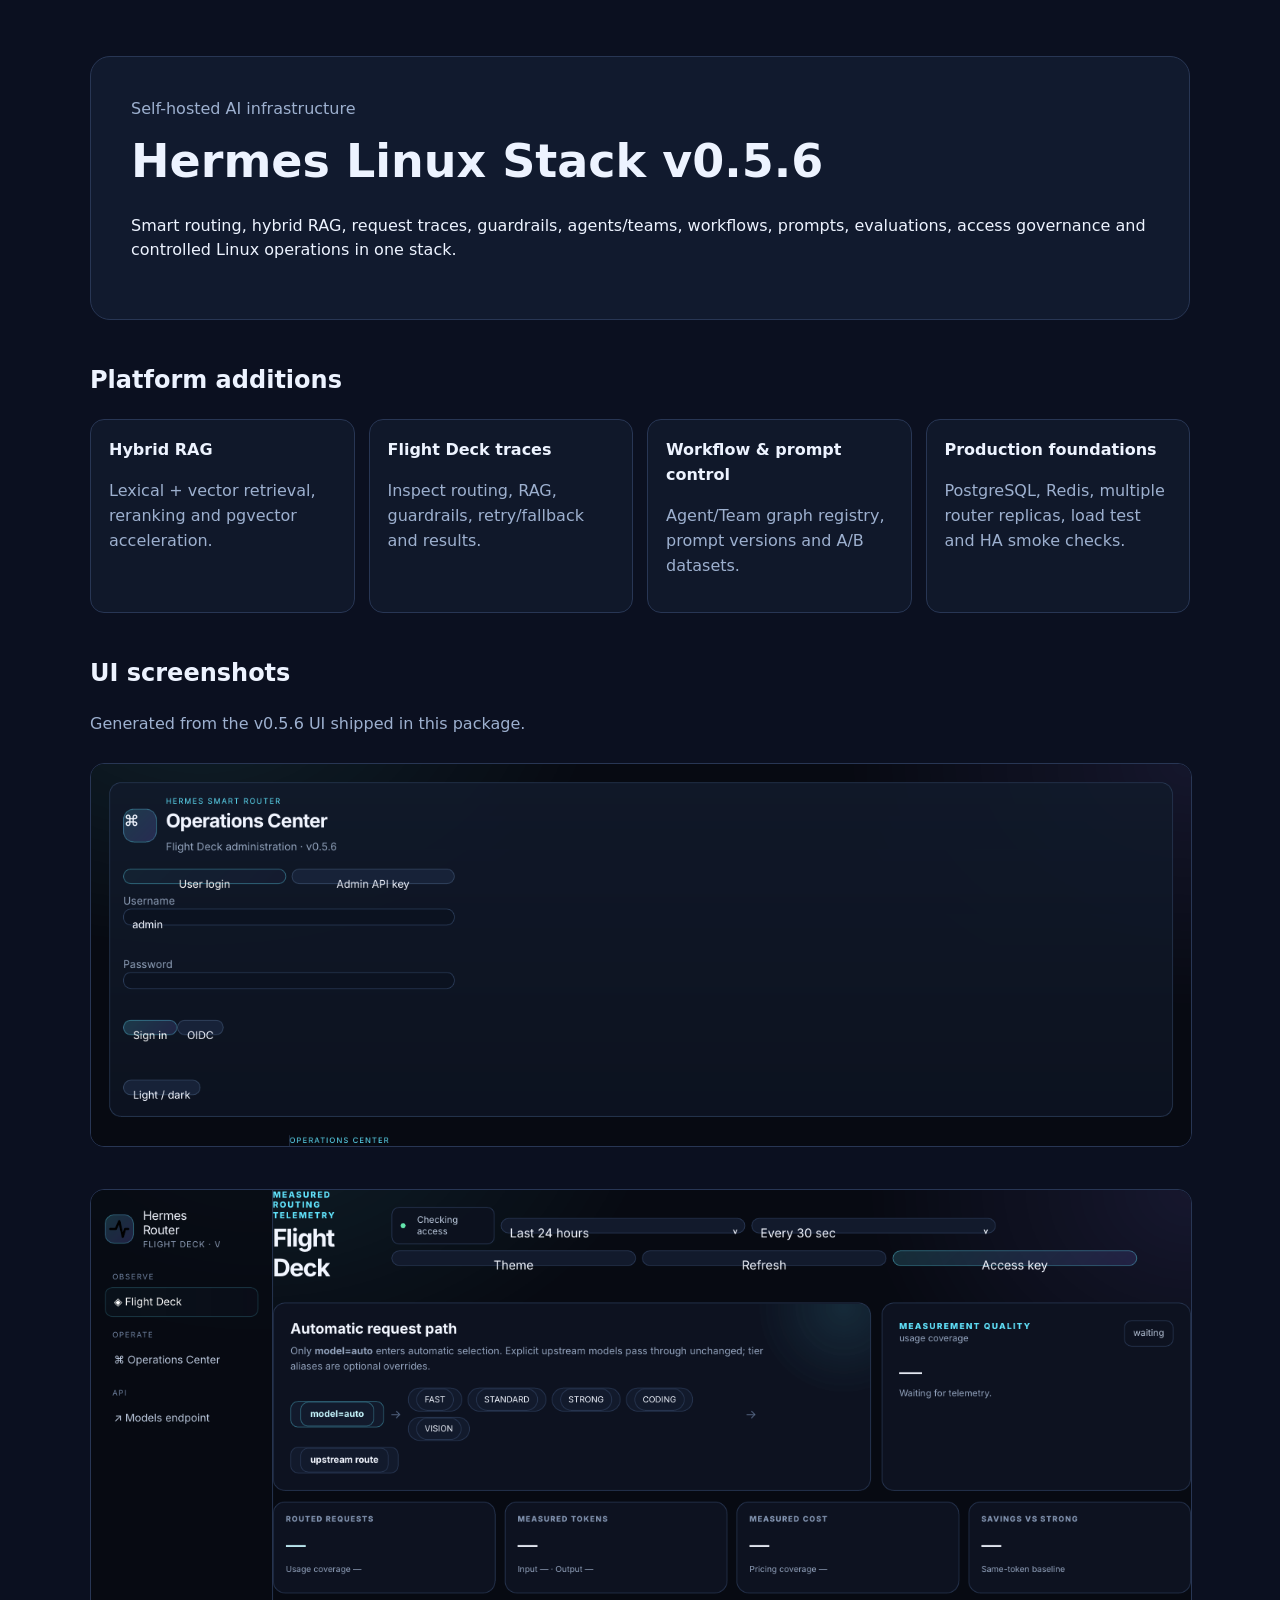
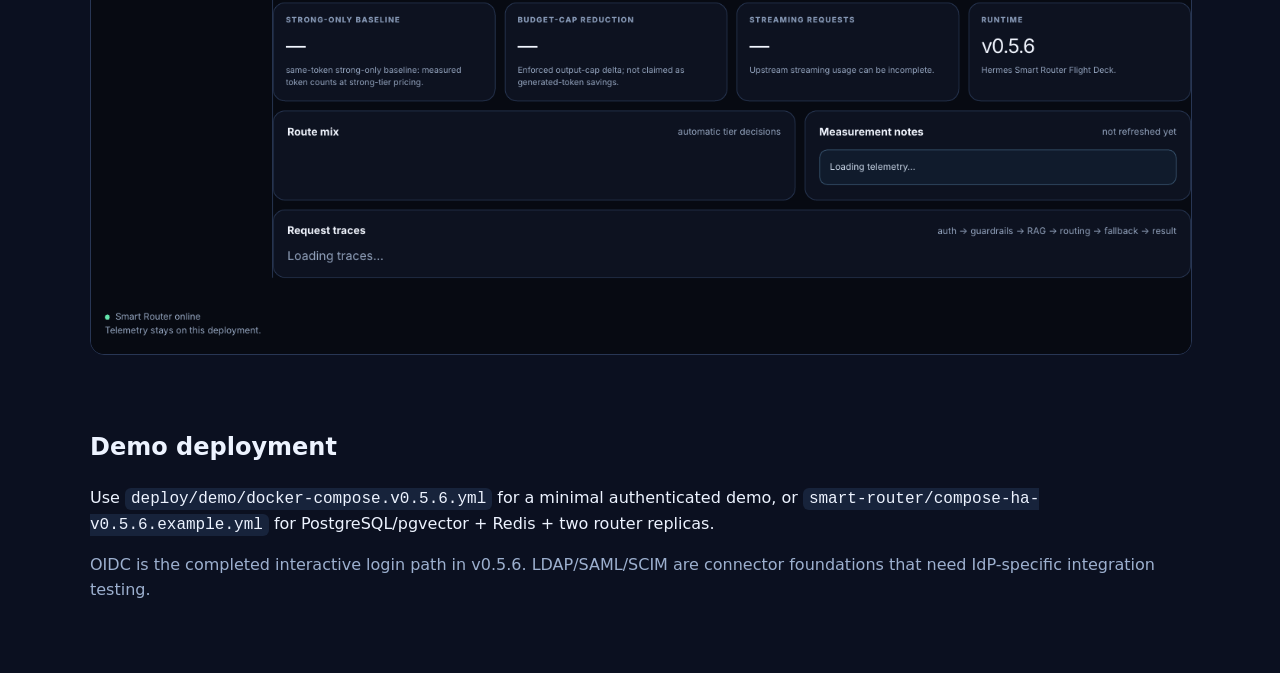
==== docs-site/index.html @ 2cad1ff2 "chore: import Hermes Linux Stack v0.5.9 as the platform base for Content Manager" ====
<!doctype html><html lang="en"><head><meta charset="utf-8"><meta name="viewport" content="width=device-width,initial-scale=1"><title>Hermes Linux Stack v0.5.6</title><style>body{font:16px/1.55 system-ui;margin:0;background:#0b1020;color:#edf3ff}main{max-width:1100px;margin:auto;padding:56px 22px}.hero{padding:40px;border:1px solid #283654;border-radius:20px;background:#111a2e}h1{font-size:46px;margin:.1em 0}h2{margin-top:42px}.muted{color:#9db0cf}.grid{display:grid;grid-template-columns:repeat(auto-fit,minmax(260px,1fr));gap:14px}.card{border:1px solid #283654;border-radius:14px;padding:18px;background:#10182a}img{width:100%;border-radius:14px;border:1px solid #283654;margin:10px 0 24px}code{background:#17233b;padding:2px 6px;border-radius:6px}</style></head><body><main><div class="hero"><div class="muted">Self-hosted AI infrastructure</div><h1>Hermes Linux Stack v0.5.6</h1><p>Smart routing, hybrid RAG, request traces, guardrails, agents/teams, workflows, prompts, evaluations, access governance and controlled Linux operations in one stack.</p></div><h2>Platform additions</h2><div class="grid"><div class="card"><b>Hybrid RAG</b><p class="muted">Lexical + vector retrieval, reranking and pgvector acceleration.</p></div><div class="card"><b>Flight Deck traces</b><p class="muted">Inspect routing, RAG, guardrails, retry/fallback and results.</p></div><div class="card"><b>Workflow & prompt control</b><p class="muted">Agent/Team graph registry, prompt versions and A/B datasets.</p></div><div class="card"><b>Production foundations</b><p class="muted">PostgreSQL, Redis, multiple router replicas, load test and HA smoke checks.</p></div></div><h2>UI screenshots</h2><p class="muted">Generated from the v0.5.6 UI shipped in this package.</p><img src="assets/operations-center-v0.5.6.png" alt="Hermes Operations Center v0.5.6"><img src="assets/flight-deck-v0.5.6.png" alt="Hermes Flight Deck v0.5.6"><h2>Demo deployment</h2><p>Use <code>deploy/demo/docker-compose.v0.5.6.yml</code> for a minimal authenticated demo, or <code>smart-router/compose-ha-v0.5.6.example.yml</code> for PostgreSQL/pgvector + Redis + two router replicas.</p><p class="muted">OIDC is the completed interactive login path in v0.5.6. LDAP/SAML/SCIM are connector foundations that need IdP-specific integration testing.</p></main></body></html>
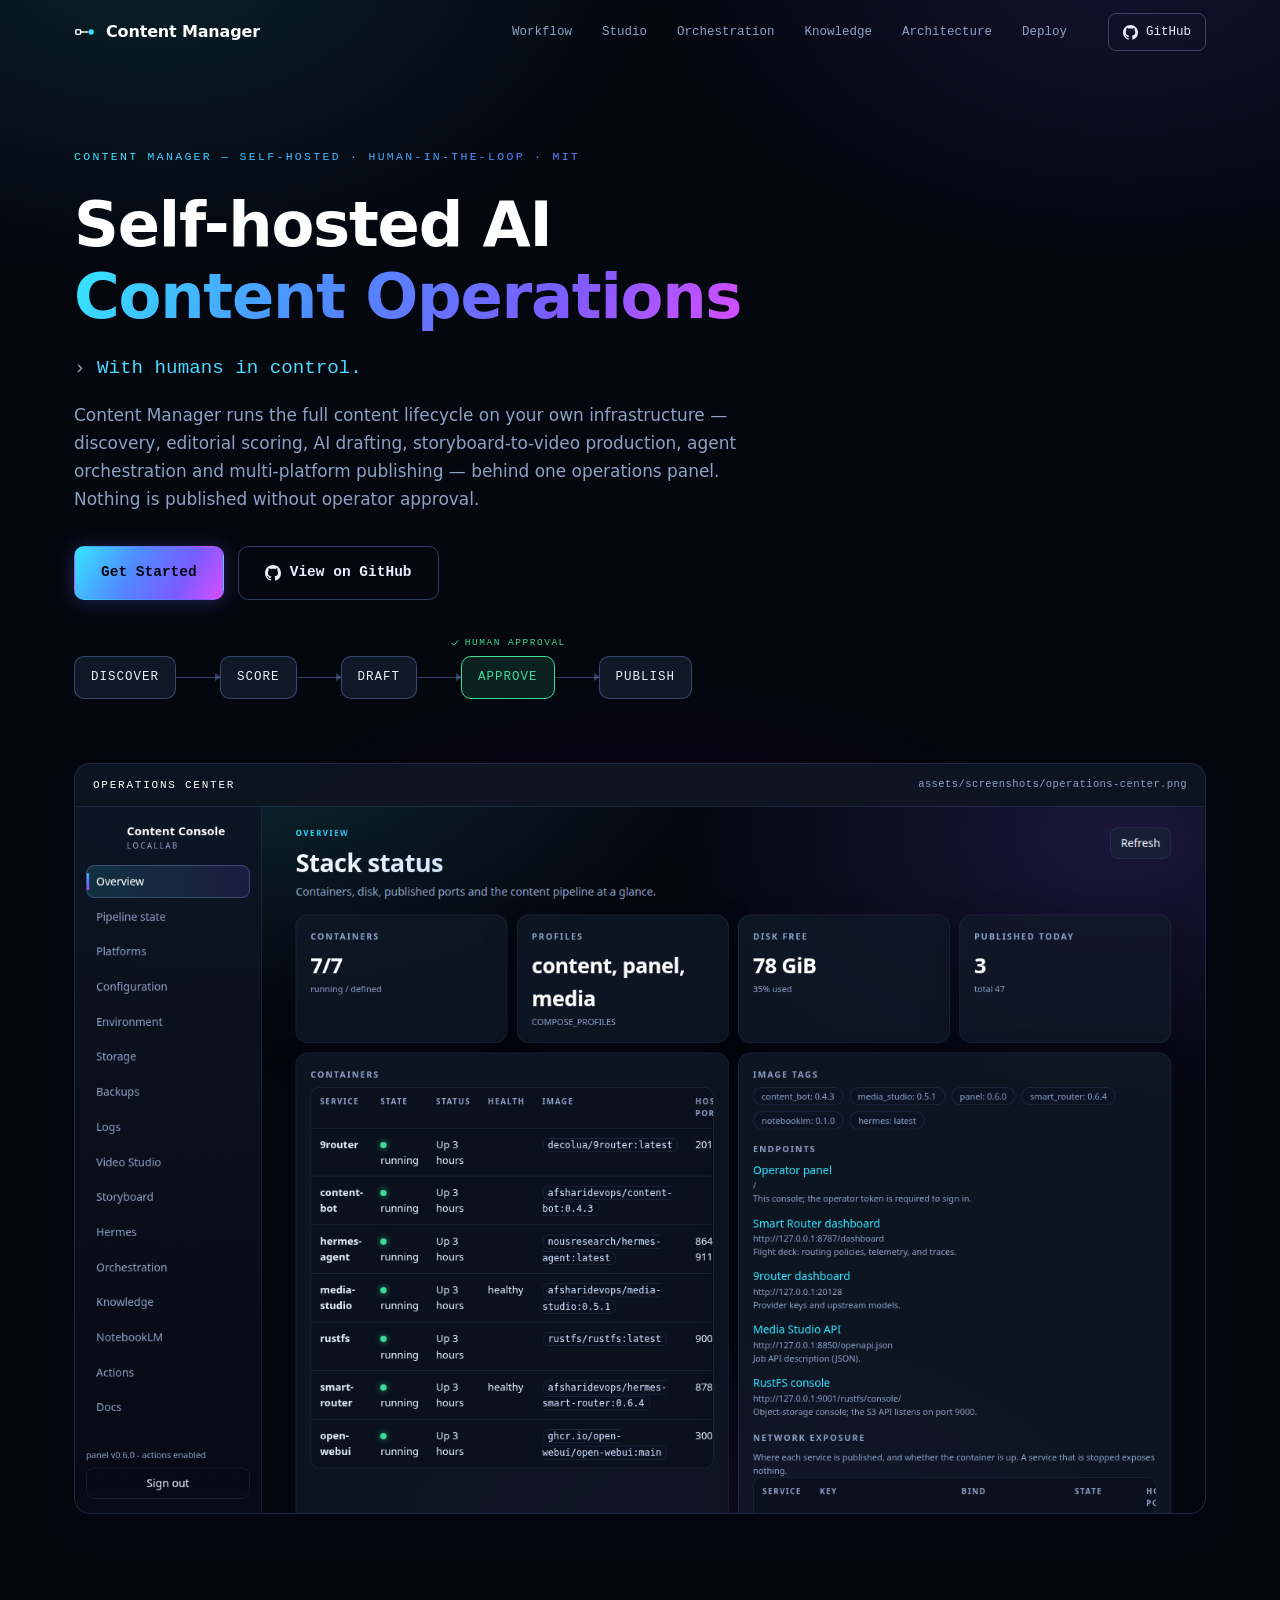
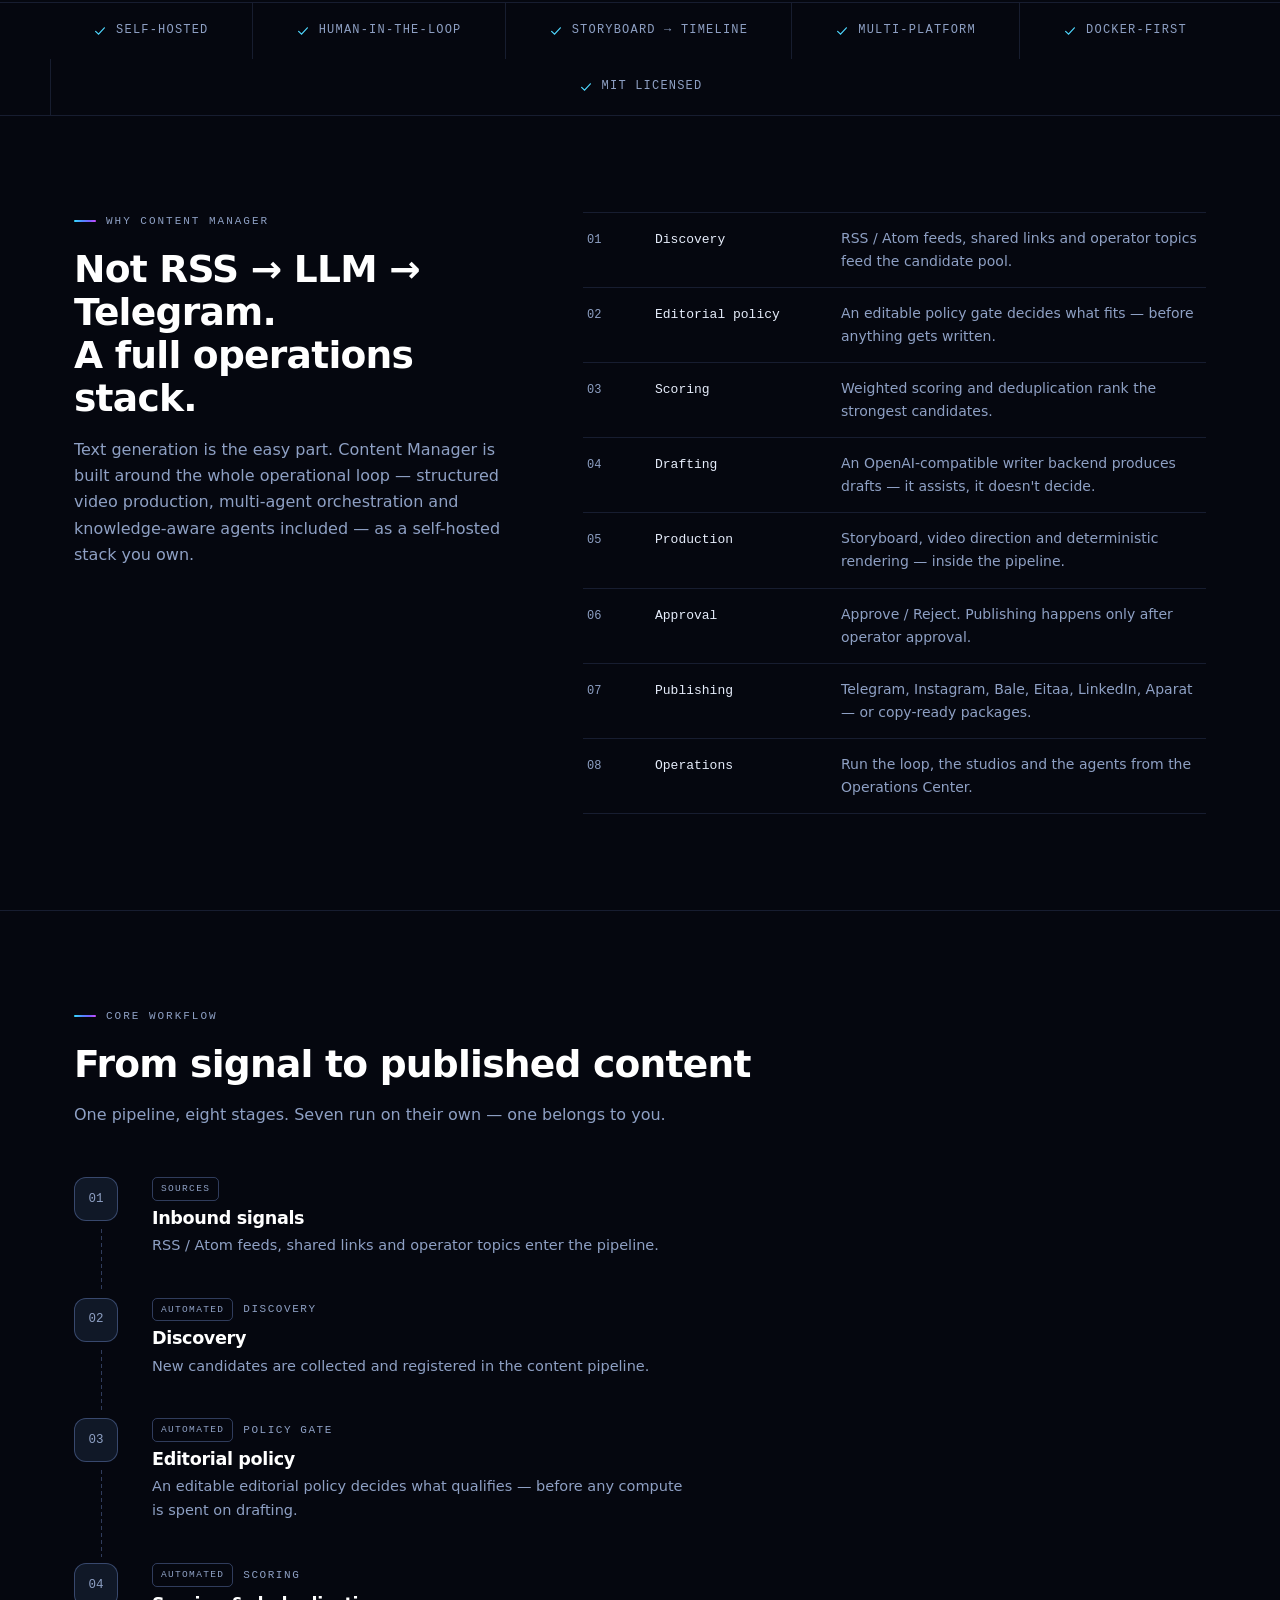
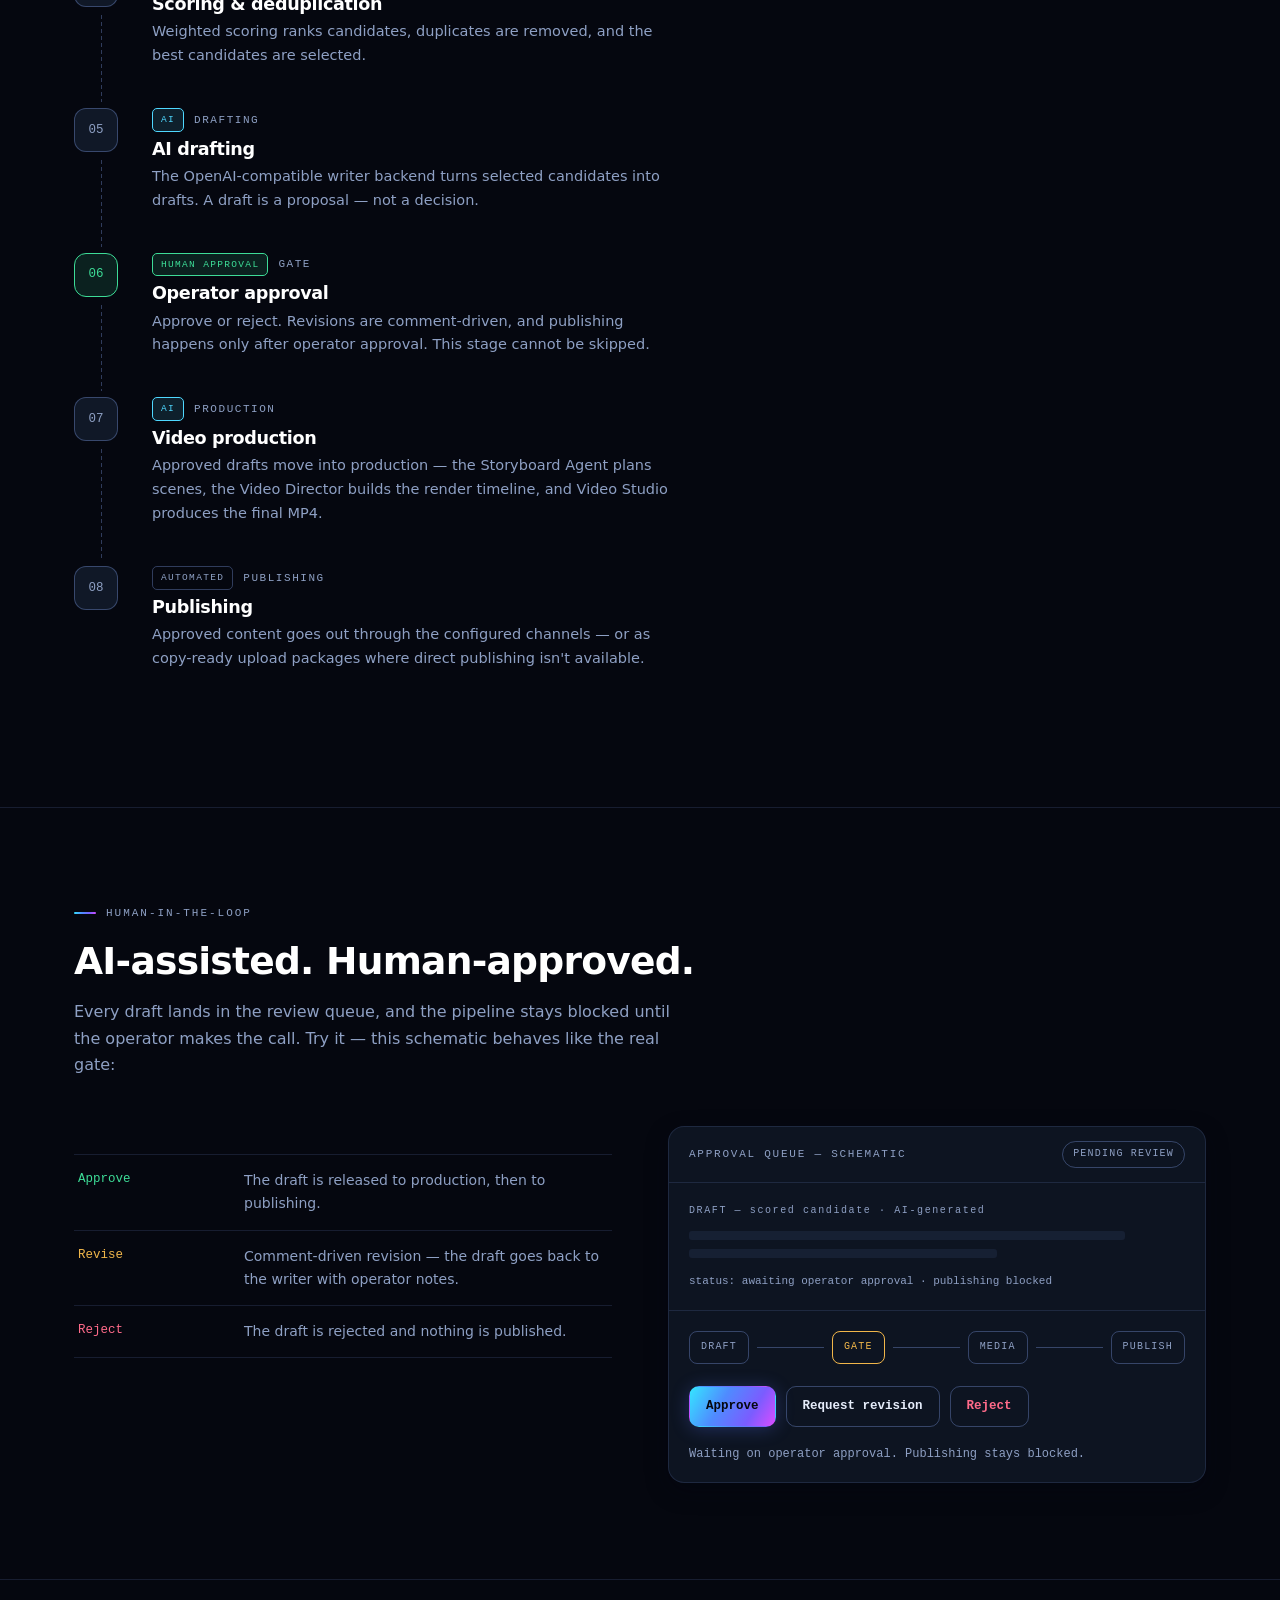
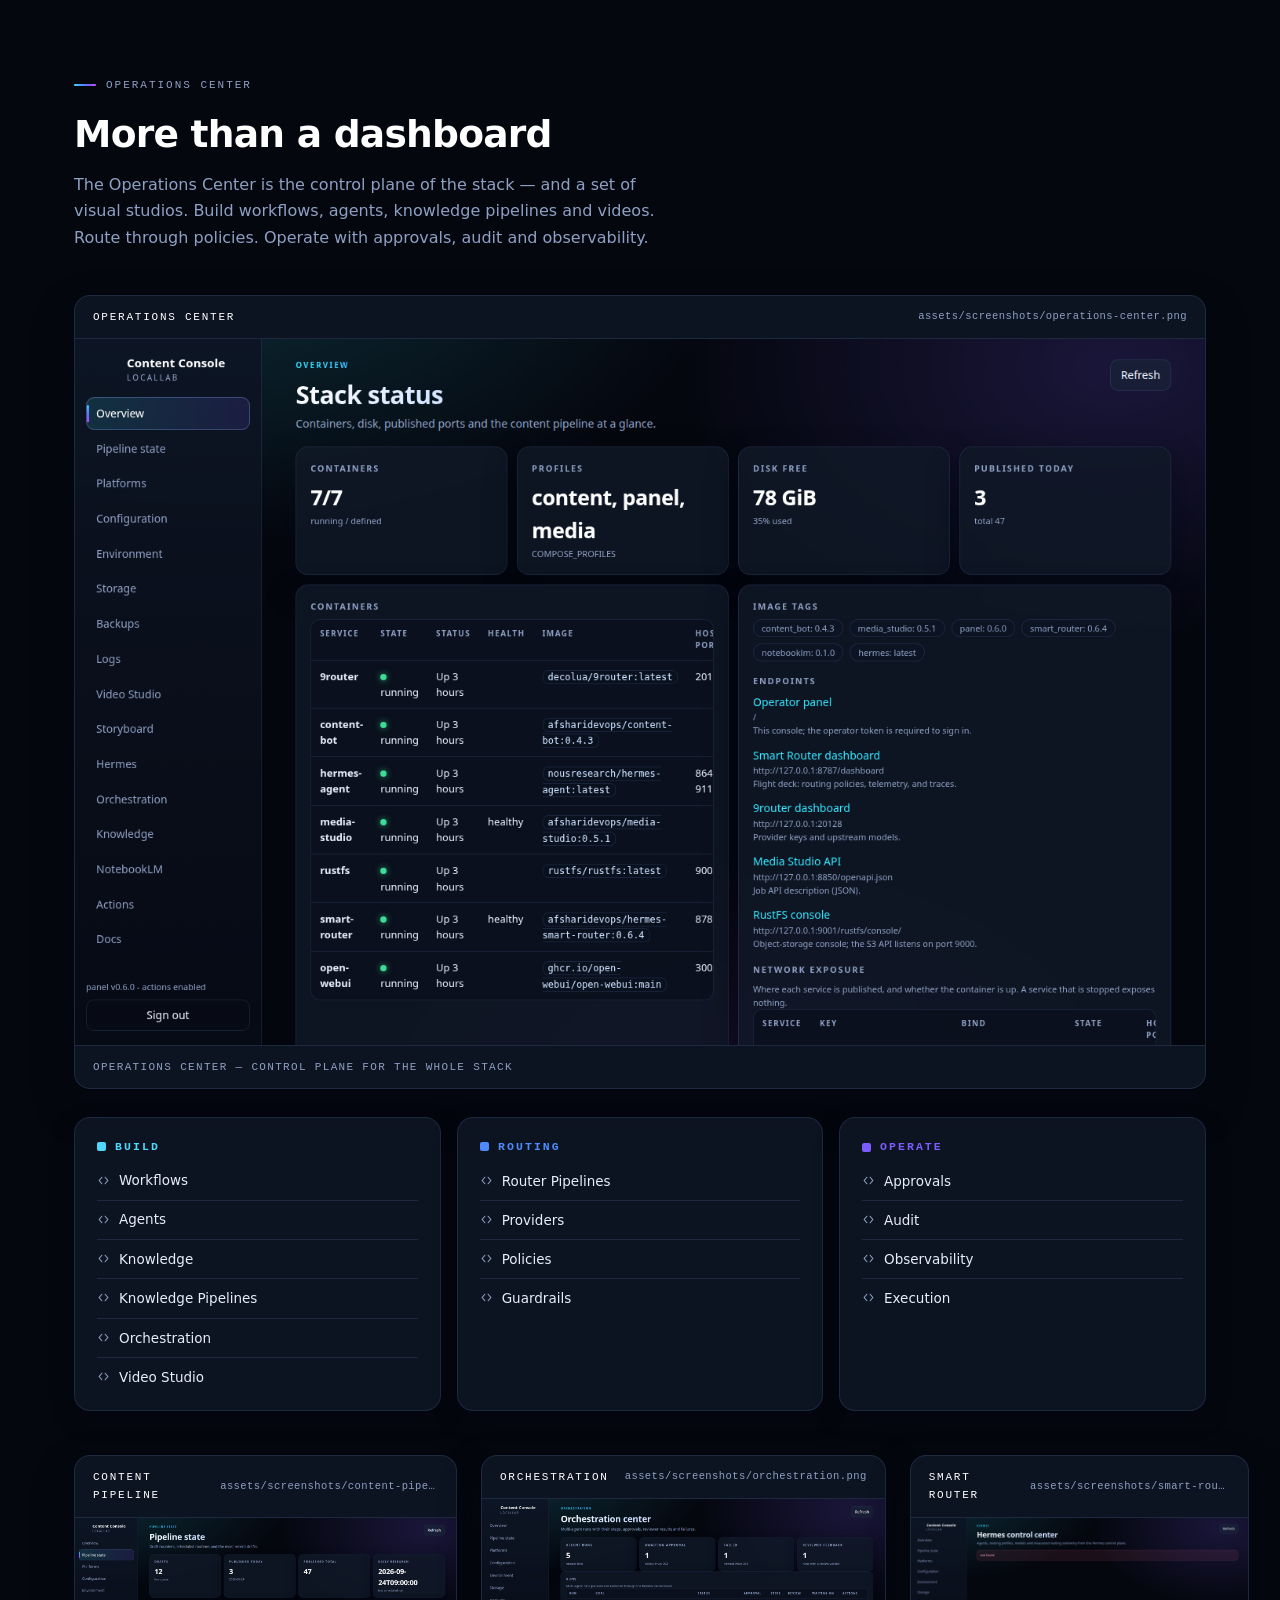
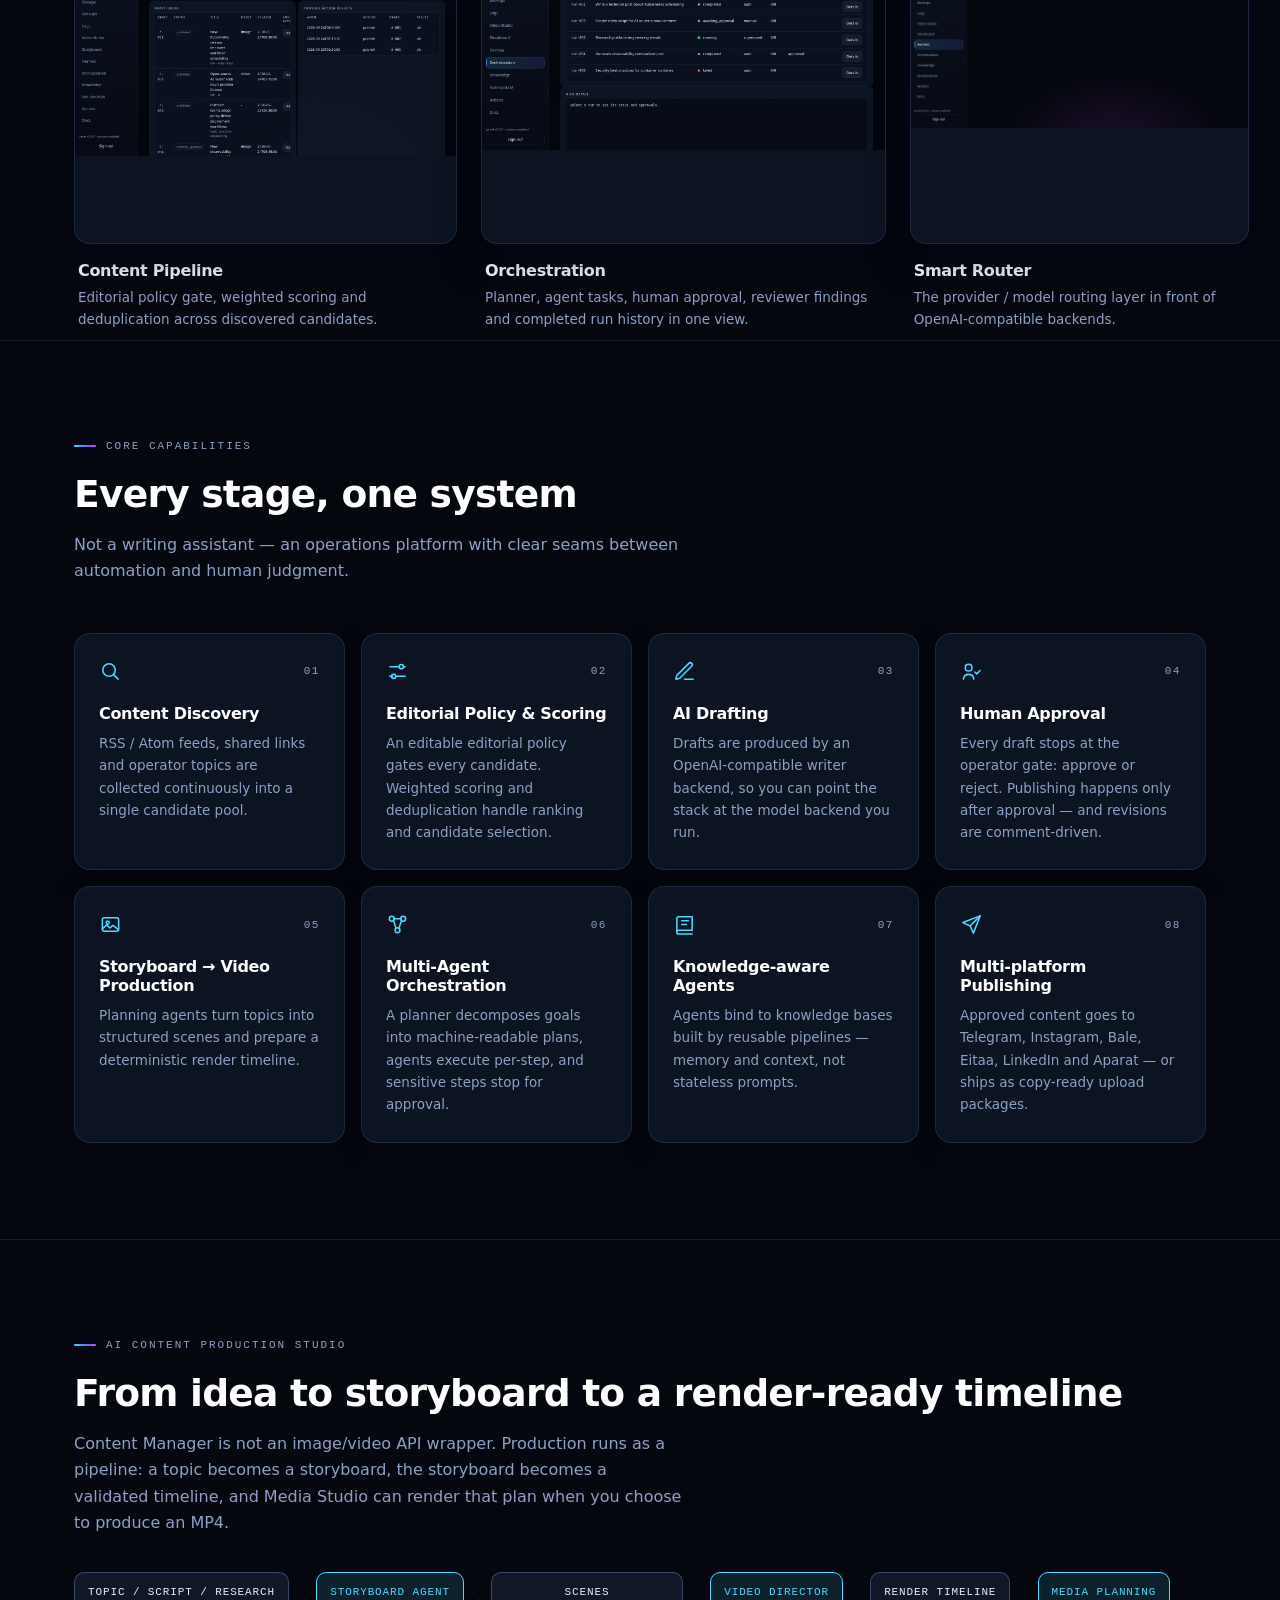
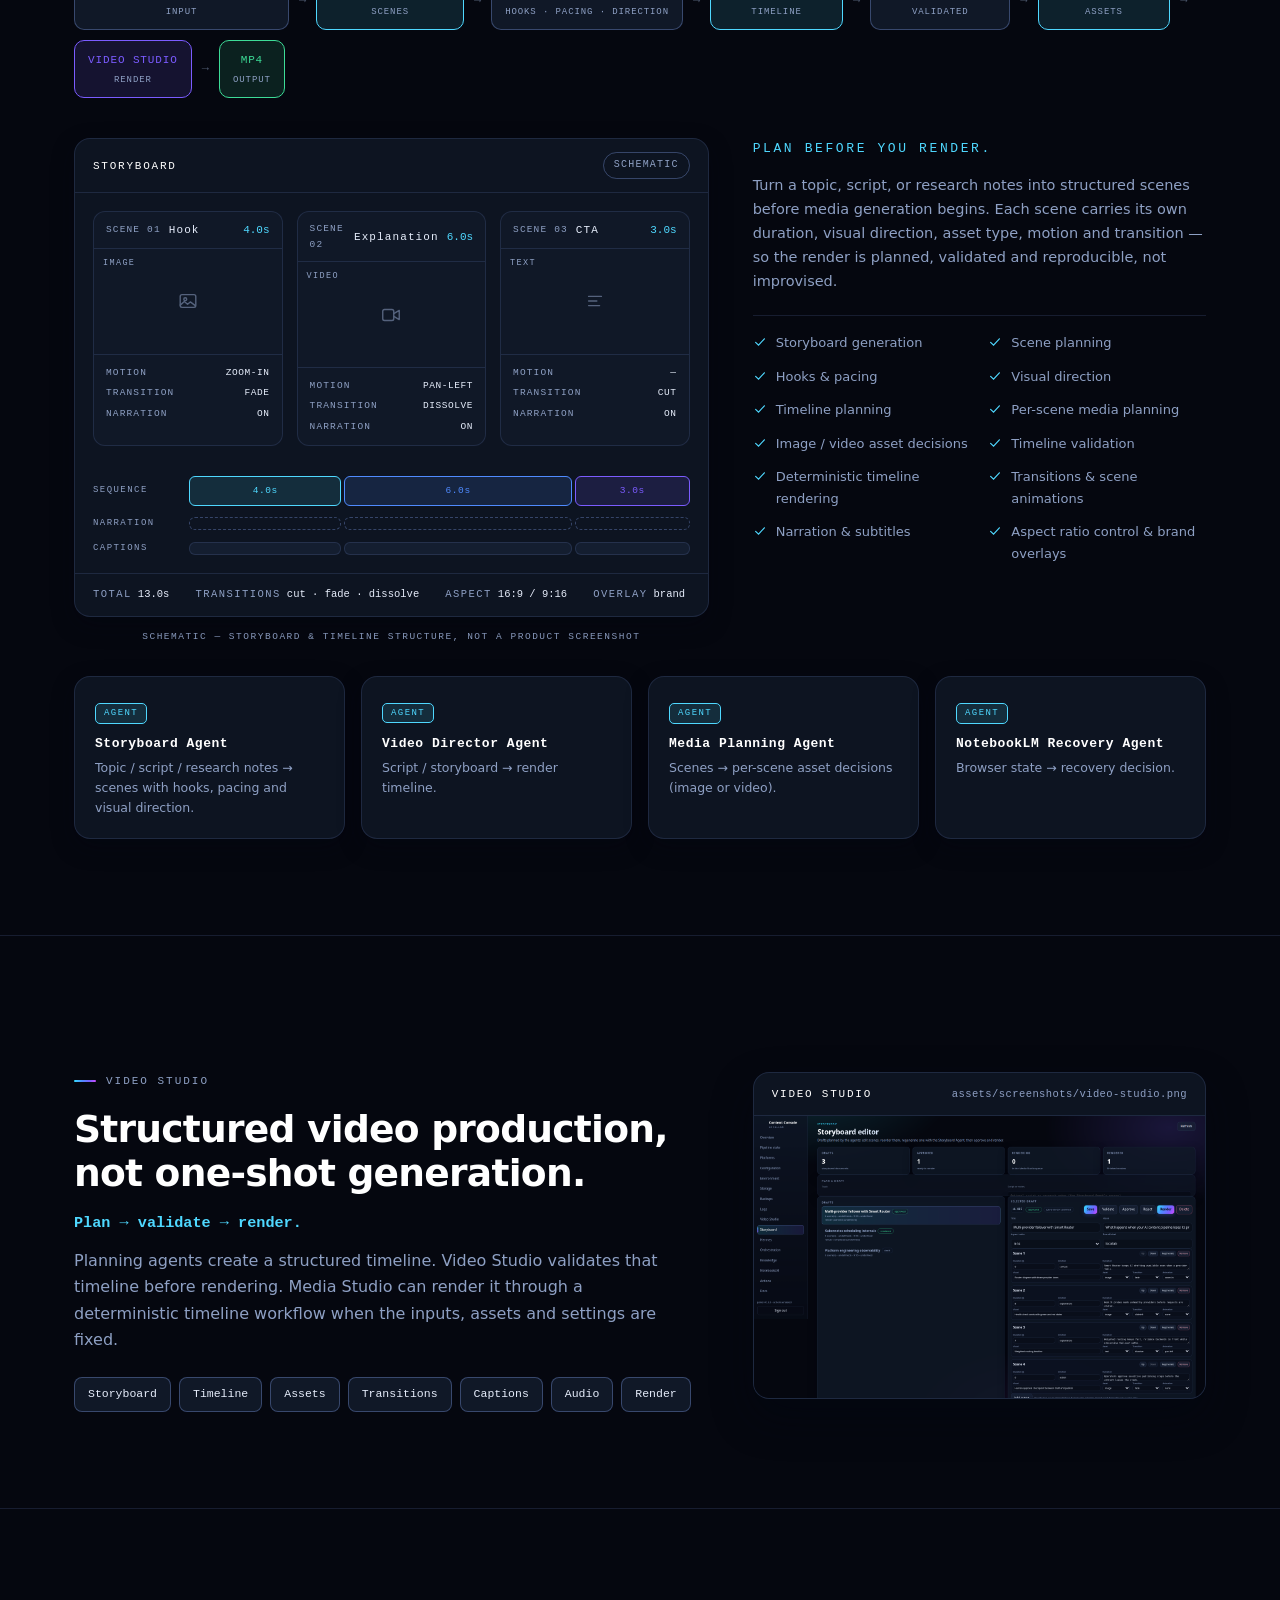
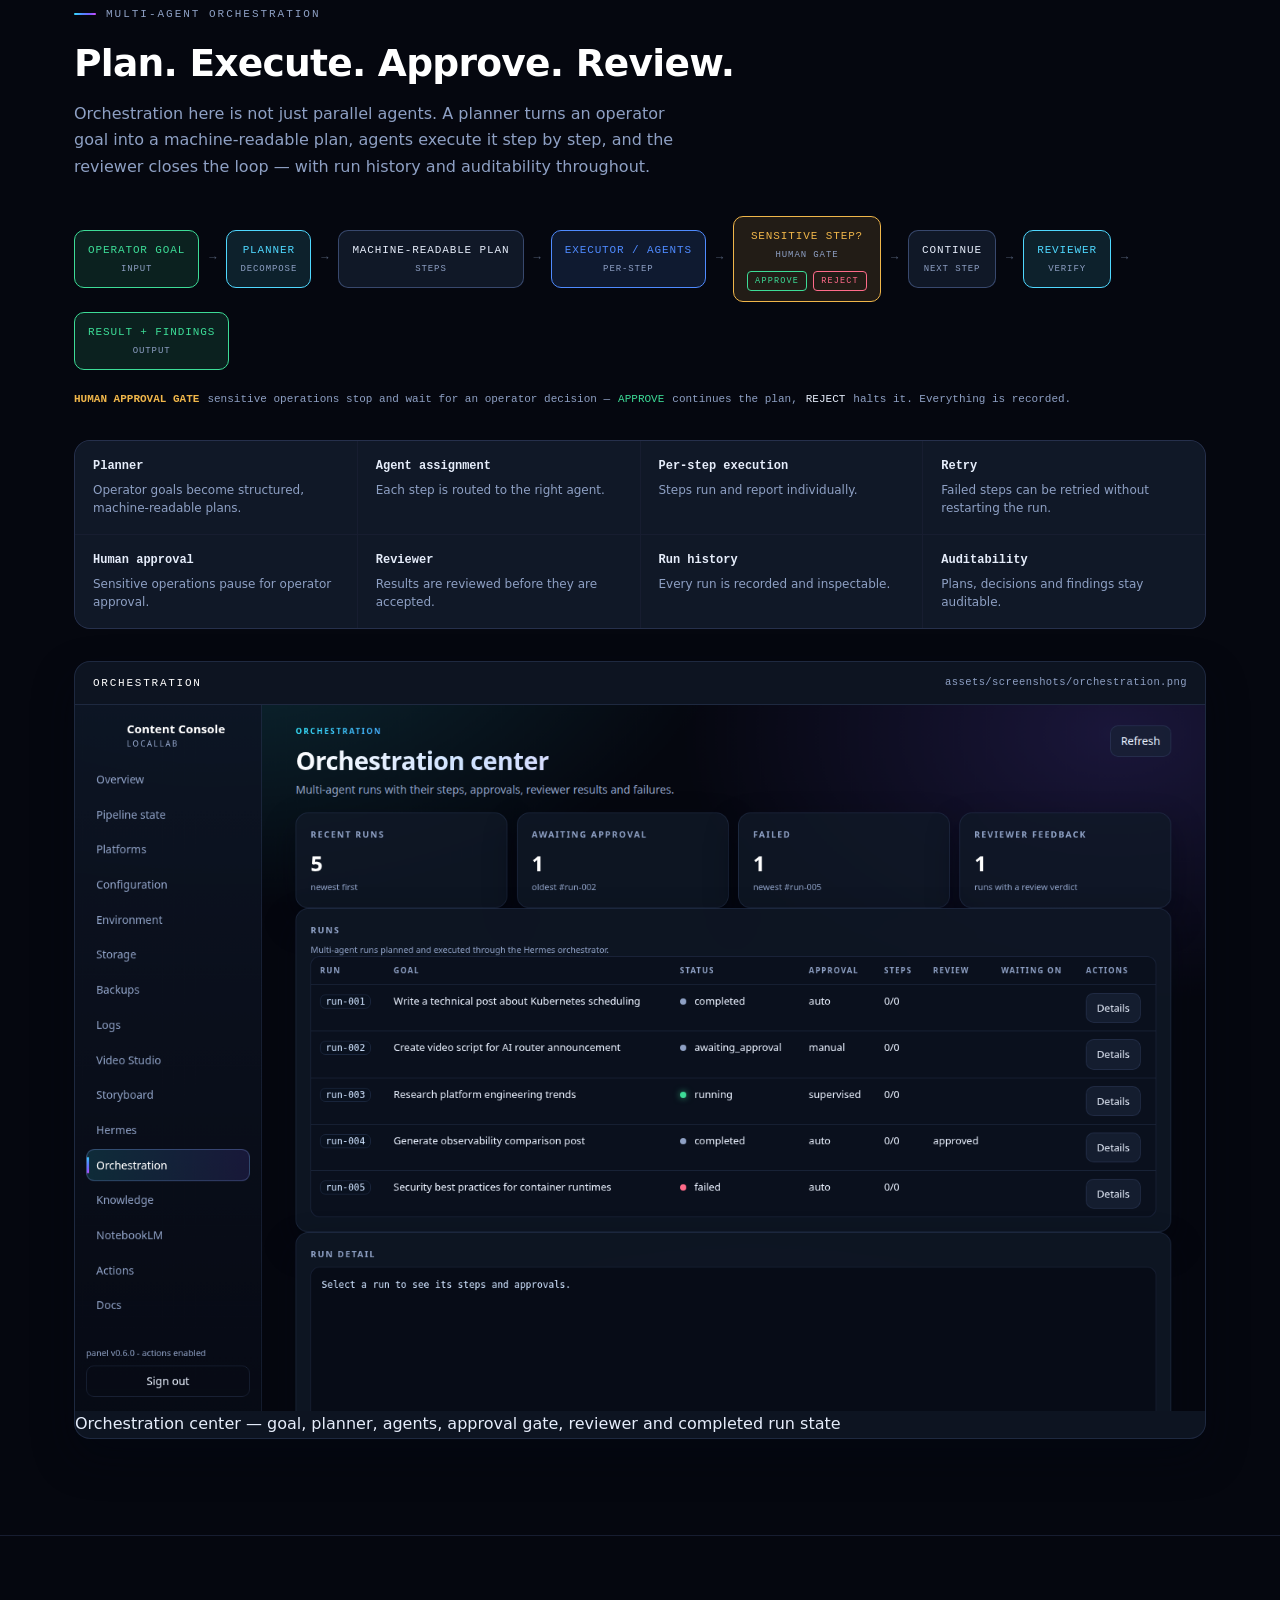
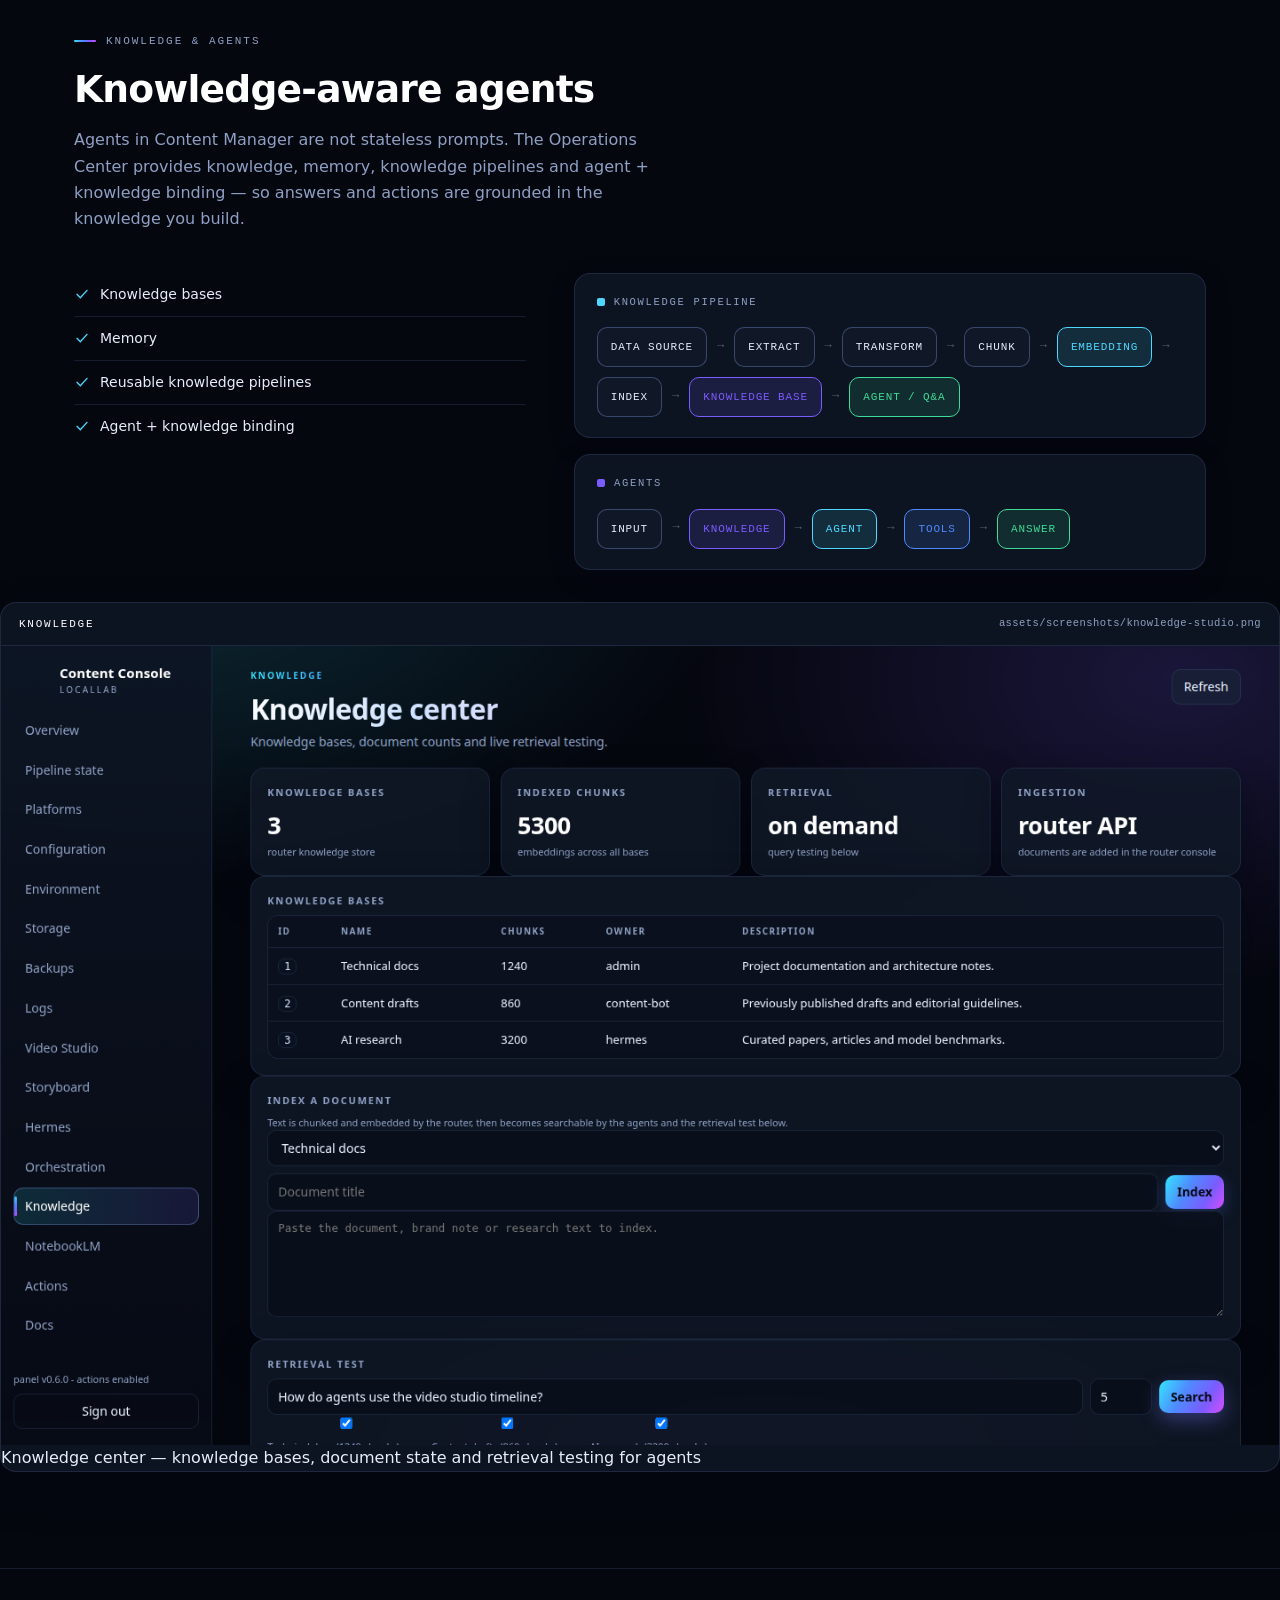
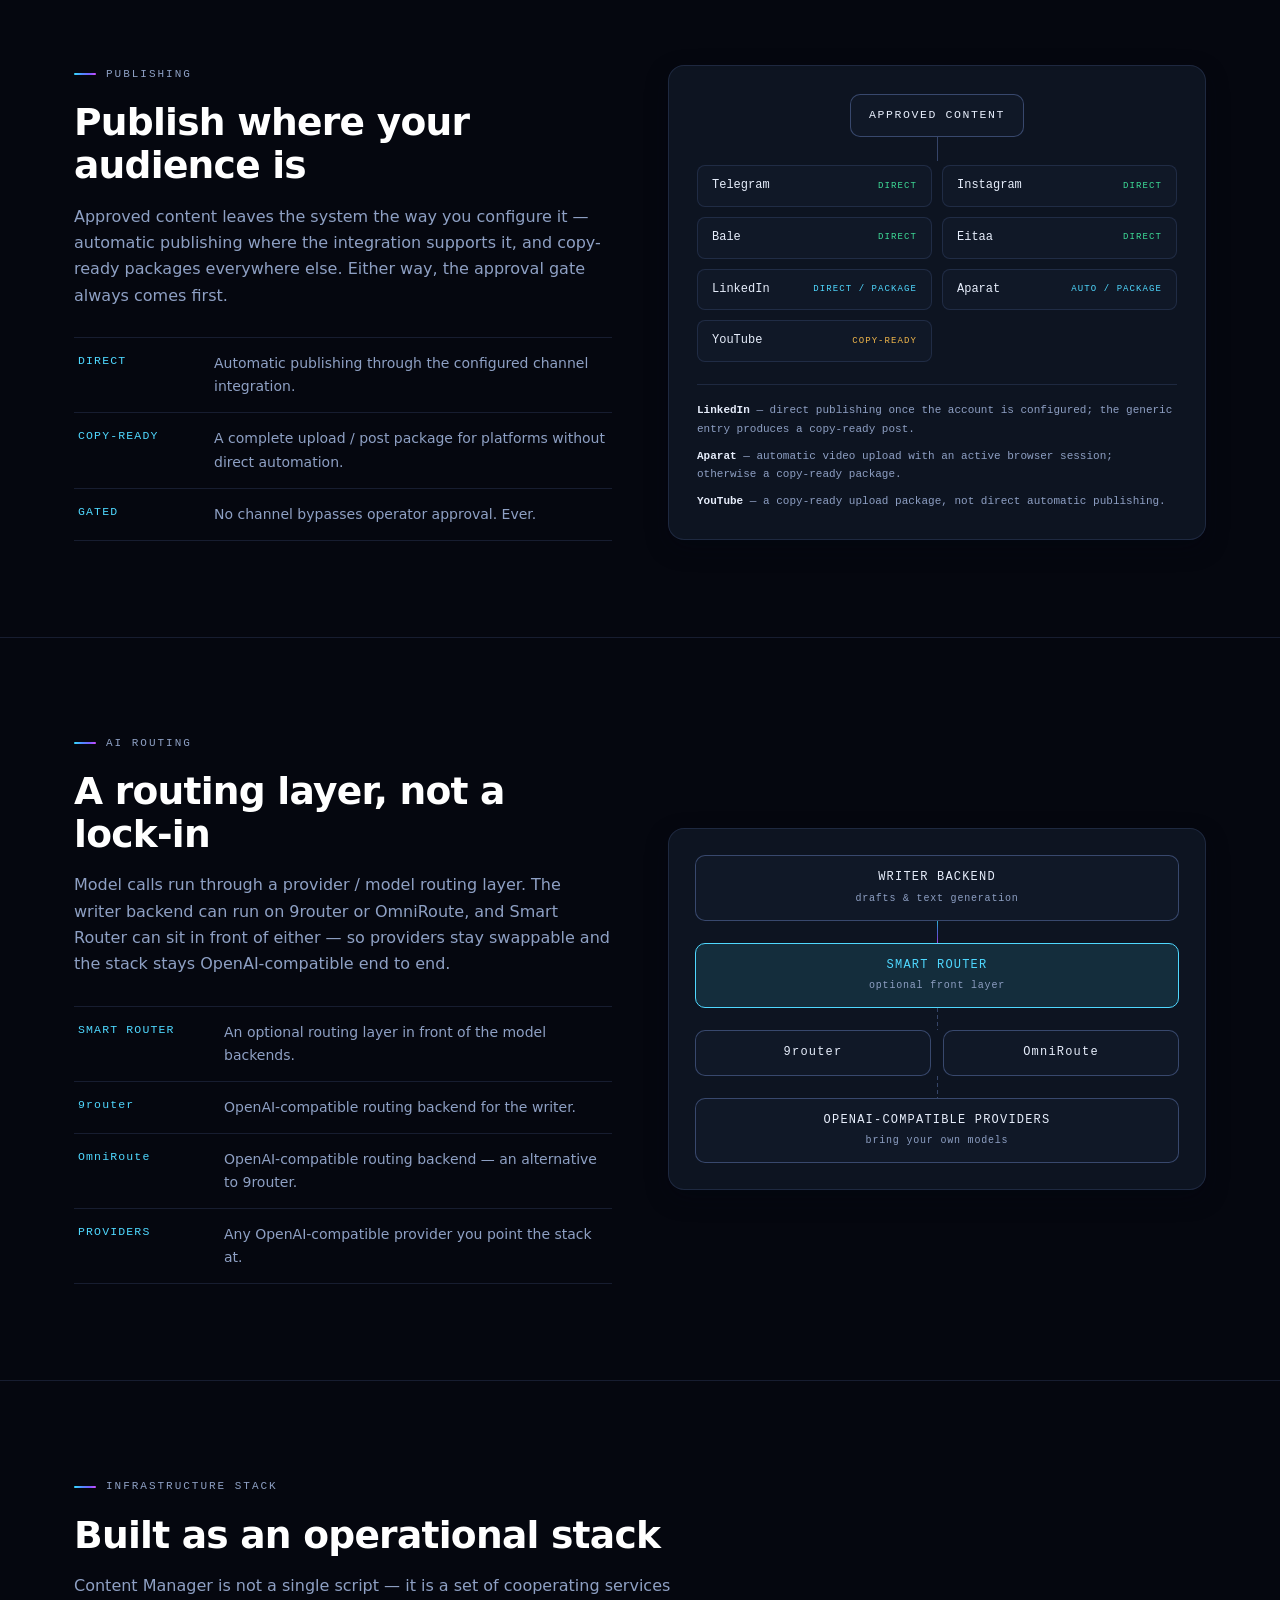
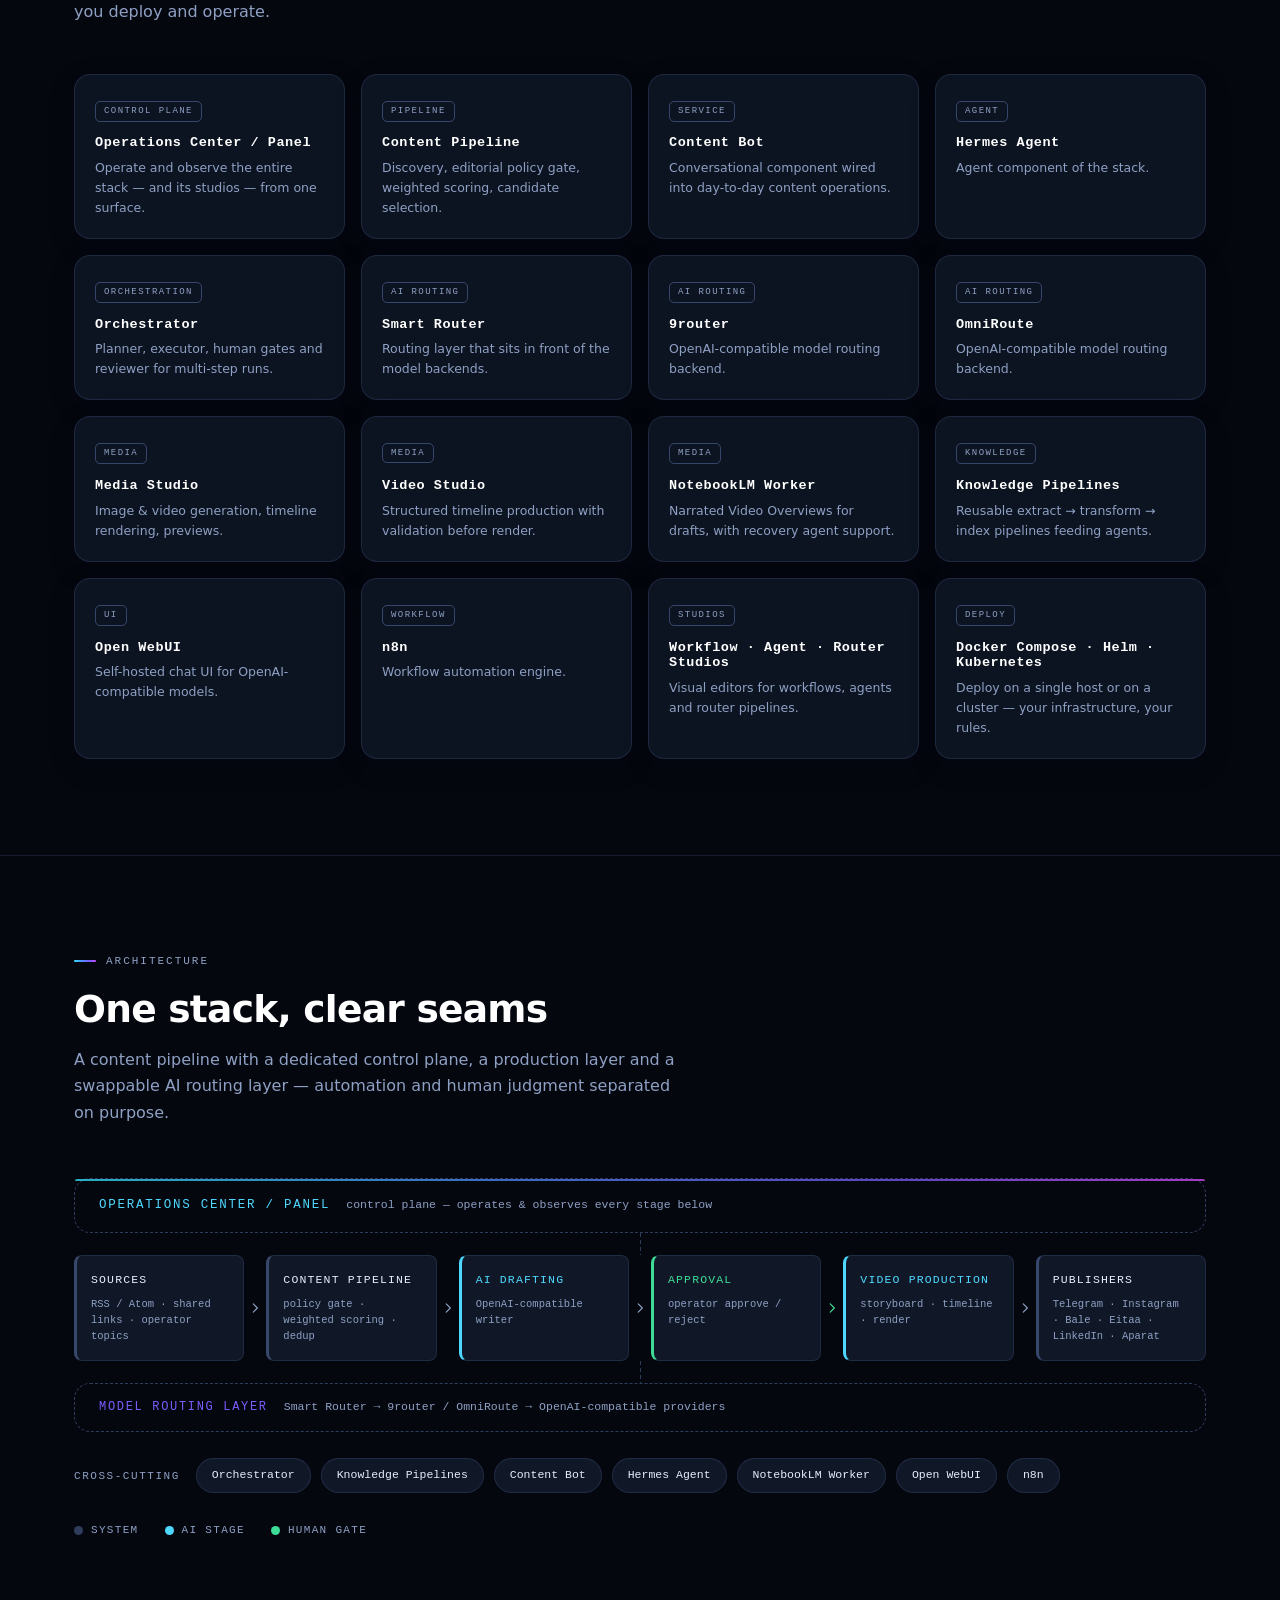
==== commit 0eb363b6: "feat(docs): publish Content Manager Landing Page with real product screenshots - Replace stale Herme" ====
--- a/docs-site/index.html
+++ b/docs-site/index.html
@@ -1 +1,2116 @@
-<!doctype html><html lang="en"><head><meta charset="utf-8"><meta name="viewport" content="width=device-width,initial-scale=1"><title>Hermes Linux Stack v0.5.6</title><style>body{font:16px/1.55 system-ui;margin:0;background:#0b1020;color:#edf3ff}main{max-width:1100px;margin:auto;padding:56px 22px}.hero{padding:40px;border:1px solid #283654;border-radius:20px;background:#111a2e}h1{font-size:46px;margin:.1em 0}h2{margin-top:42px}.muted{color:#9db0cf}.grid{display:grid;grid-template-columns:repeat(auto-fit,minmax(260px,1fr));gap:14px}.card{border:1px solid #283654;border-radius:14px;padding:18px;background:#10182a}img{width:100%;border-radius:14px;border:1px solid #283654;margin:10px 0 24px}code{background:#17233b;padding:2px 6px;border-radius:6px}</style></head><body><main><div class="hero"><div class="muted">Self-hosted AI infrastructure</div><h1>Hermes Linux Stack v0.5.6</h1><p>Smart routing, hybrid RAG, request traces, guardrails, agents/teams, workflows, prompts, evaluations, access governance and controlled Linux operations in one stack.</p></div><h2>Platform additions</h2><div class="grid"><div class="card"><b>Hybrid RAG</b><p class="muted">Lexical + vector retrieval, reranking and pgvector acceleration.</p></div><div class="card"><b>Flight Deck traces</b><p class="muted">Inspect routing, RAG, guardrails, retry/fallback and results.</p></div><div class="card"><b>Workflow & prompt control</b><p class="muted">Agent/Team graph registry, prompt versions and A/B datasets.</p></div><div class="card"><b>Production foundations</b><p class="muted">PostgreSQL, Redis, multiple router replicas, load test and HA smoke checks.</p></div></div><h2>UI screenshots</h2><p class="muted">Generated from the v0.5.6 UI shipped in this package.</p><img src="assets/operations-center-v0.5.6.png" alt="Hermes Operations Center v0.5.6"><img src="assets/flight-deck-v0.5.6.png" alt="Hermes Flight Deck v0.5.6"><h2>Demo deployment</h2><p>Use <code>deploy/demo/docker-compose.v0.5.6.yml</code> for a minimal authenticated demo, or <code>smart-router/compose-ha-v0.5.6.example.yml</code> for PostgreSQL/pgvector + Redis + two router replicas.</p><p class="muted">OIDC is the completed interactive login path in v0.5.6. LDAP/SAML/SCIM are connector foundations that need IdP-specific integration testing.</p></main></body></html>
+<!DOCTYPE html>
+<html lang="en">
+<head>
+<meta charset="UTF-8">
+<meta name="viewport" content="width=device-width, initial-scale=1">
+
+<title>Content Manager — Self-hosted AI Content Operations</title>
+<meta name="description" content="Content Manager is a self-hosted AI content operations platform. RSS discovery, editorial policy and scoring, AI drafting, storyboard-to-video production, multi-agent orchestration, knowledge-aware agents and multi-platform publishing — with operator approval before anything goes out.">
+<meta name="robots" content="index, follow">
+<link rel="canonical" href="https://afsharidevops.github.io/content-manager/">
+<meta name="theme-color" content="#05070f">
+
+<meta property="og:title" content="Content Manager — Self-hosted AI Content Operations">
+<meta property="og:description" content="The full content lifecycle on your own infrastructure: discovery, editorial scoring, AI drafting, storyboard-to-video production, agent orchestration and multi-platform publishing — with humans in control.">
+<meta property="og:type" content="website">
+<meta property="og:site_name" content="Content Manager">
+<meta property="og:url" content="https://afsharidevops.github.io/content-manager/">
+<meta property="og:image" content="https://afsharidevops.github.io/content-manager/assets/social-preview.png">
+<meta property="og:image:width" content="1280">
+<meta property="og:image:height" content="640">
+<meta name="twitter:card" content="summary_large_image">
+<meta name="twitter:title" content="Content Manager — Self-hosted AI Content Operations">
+<meta name="twitter:description" content="Self-hosted AI content operations, with humans in control.">
+<meta name="twitter:image" content="https://afsharidevops.github.io/content-manager/assets/social-preview.png">
+
+<link rel="icon" type="image/svg+xml" href="assets/favicon.svg">
+
+<script>document.documentElement.classList.add('js');</script>
+
+<!--
+Design system derived from the Content Manager Panel.
+Keep landing-page tokens synchronized with the Panel theme.
+Source of truth: panel/static/style.css
+-->
+<style>
+/* ============================================================
+   1. DESIGN TOKENS — synced with panel/static/style.css
+   ============================================================ */
+:root{
+  --bg:#05070f;
+
+  --bg-glow-1:rgba(53,230,255,.16);
+  --bg-glow-2:rgba(123,92,255,.18);
+  --bg-glow-3:rgba(217,77,255,.12);
+
+  --surface:rgba(16,24,39,.82);
+  --surface-solid:#101827;
+  --surface2:rgba(24,34,54,.9);
+
+  --line:rgba(120,150,220,.16);
+  --line-strong:rgba(140,175,255,.32);
+  --line-hover:rgba(140,175,255,.5);
+
+  --text:#e6edfb;
+  --muted:#8ea0c4;
+  --strong:#ffffff;
+
+  --cyan:#35e6ff;
+  --blue:#4f8bff;
+  --violet:#7b5cff;
+  --magenta:#d94dff;
+
+  --accent:#4fd8ff;
+  --accent-soft:rgba(79,216,255,.12);
+  --blue-soft:rgba(79,139,255,.14);
+  --violet-soft:rgba(123,92,255,.14);
+
+  --ok:#3ddc97;   --ok-soft:rgba(61,220,151,.12);
+  --warn:#f0b64a; --warn-soft:rgba(240,182,74,.12);
+  --bad:#ff6b8a;  --bad-soft:rgba(255,107,138,.12);
+
+  --radius:16px;
+  --radius-btn:10px;
+  --radius-sm:8px;
+
+  --shadow-sm:0 8px 22px rgba(2,6,18,.35);
+  --shadow-lg:0 18px 40px rgba(2,6,18,.45);
+  --glow:rgba(90,120,255,.28);
+
+  --gradient:linear-gradient(120deg,var(--cyan),var(--blue) 38%,var(--violet) 72%,var(--magenta));
+
+  --font-sans:ui-sans-serif,system-ui,-apple-system,"Segoe UI",Roboto,sans-serif;
+  --font-mono:ui-monospace,SFMono-Regular,Menlo,monospace;
+
+  --nav-h:64px;
+  --container:1180px;
+}
+
+/* ============================================================
+   2. BASE
+   ============================================================ */
+*,*::before,*::after{box-sizing:border-box;margin:0;padding:0}
+html{-webkit-text-size-adjust:100%}
+@media (prefers-reduced-motion:no-preference){html{scroll-behavior:smooth}}
+body{
+  background:var(--bg);
+  color:var(--text);
+  font-family:var(--font-sans);
+  font-size:16px;line-height:1.65;
+  -webkit-font-smoothing:antialiased;
+  overflow-x:hidden;
+}
+/* Panel-style ambient glows: cyan top-left, violet top-right, magenta bottom */
+body::before{
+  content:"";position:fixed;inset:0;z-index:-1;pointer-events:none;opacity:.75;
+  background:
+    radial-gradient(52rem 34rem at 12% -6%,var(--bg-glow-1),transparent 62%),
+    radial-gradient(48rem 30rem at 88% -4%,var(--bg-glow-2),transparent 62%),
+    radial-gradient(52rem 32rem at 50% 110%,var(--bg-glow-3),transparent 62%);
+}
+img{max-width:100%;display:block}
+a{color:inherit;text-decoration:none}
+ul,ol{list-style:none}
+button{font:inherit;color:inherit;background:none;border:0;cursor:pointer}
+:focus-visible{outline:2px solid var(--accent);outline-offset:2px;border-radius:2px}
+::selection{background:rgba(79,216,255,.28);color:var(--strong)}
+
+.mono{font-family:var(--font-mono)}
+.container{max-width:var(--container);margin-inline:auto;padding-inline:24px}
+section{padding:96px 0;scroll-margin-top:calc(var(--nav-h) + 16px)}
+section + section{border-top:1px solid var(--line)}
+
+/* Gradient text (with non-clip fallback) */
+.grad-text{color:var(--cyan)}
+@supports ((-webkit-background-clip:text) or (background-clip:text)){
+  .grad-text{
+    background:var(--gradient);
+    -webkit-background-clip:text;background-clip:text;
+    -webkit-text-fill-color:transparent;color:transparent;
+  }
+}
+
+.skip-link{
+  position:absolute;left:-9999px;top:0;z-index:200;
+  background:var(--accent);color:#05070f;font-weight:600;
+  padding:10px 16px;border-radius:0 0 var(--radius-sm) 0;
+}
+.skip-link:focus{left:0}
+
+/* Section headers */
+.eyebrow{
+  font-family:var(--font-mono);font-size:11px;letter-spacing:.18em;
+  text-transform:uppercase;color:var(--muted);
+  display:flex;align-items:center;gap:10px;margin-bottom:18px;
+}
+.eyebrow::before{content:"";width:22px;height:2px;border-radius:2px;background:var(--gradient);flex:none}
+h1,h2,h3{line-height:1.15;letter-spacing:-.02em;font-weight:650;color:var(--strong)}
+h2{font-size:clamp(1.7rem,3.2vw,2.35rem);margin-bottom:16px}
+.section-lead{color:var(--muted);max-width:60ch}
+
+/* Panel-style card */
+.card{
+  background:var(--surface);
+  border:1px solid var(--line);
+  border-radius:var(--radius);
+  -webkit-backdrop-filter:blur(6px);backdrop-filter:blur(6px);
+  box-shadow:var(--shadow-sm);
+}
+
+/* ============================================================
+   3. BUTTONS
+   ============================================================ */
+.btn{
+  display:inline-flex;align-items:center;gap:9px;
+  font-family:var(--font-mono);font-size:13.5px;font-weight:600;
+  padding:11px 20px;border-radius:var(--radius-btn);
+  border:1px solid transparent;
+  transition:filter .18s ease,background .18s ease,border-color .18s ease,transform .18s ease;
+}
+.btn svg{width:16px;height:16px;flex:none}
+.btn-primary{background:var(--gradient);color:#05070f;box-shadow:0 2px 18px var(--glow)}
+.btn-primary:hover{filter:brightness(1.12);transform:translateY(-1px)}
+.btn-ghost{border-color:var(--line-strong);color:var(--text)}
+.btn-ghost:hover{background:var(--surface2);border-color:var(--line-hover)}
+.btn-bad{border-color:var(--line-strong);color:var(--bad)}
+.btn-bad:hover{background:var(--bad-soft);border-color:var(--bad)}
+.btn-lg{padding:14px 26px;font-size:14.5px}
+
+/* ============================================================
+   4. NAVBAR
+   ============================================================ */
+.nav{
+  position:fixed;inset:0 0 auto 0;z-index:100;height:var(--nav-h);
+  border-bottom:1px solid transparent;
+  transition:background .25s ease,border-color .25s ease;
+}
+.nav.scrolled{
+  background:rgba(5,7,15,.82);
+  -webkit-backdrop-filter:blur(10px);backdrop-filter:blur(10px);
+  border-bottom-color:var(--line);
+}
+.nav-inner{height:var(--nav-h);display:flex;align-items:center;gap:28px}
+.brand{display:flex;align-items:center;gap:10px;font-weight:650;letter-spacing:-.01em;color:var(--strong)}
+.brand-mark{width:22px;height:22px;flex:none}
+.nav-links{display:flex;align-items:center;gap:4px;margin-left:auto}
+.nav-links a{
+  font-family:var(--font-mono);font-size:12.5px;color:var(--muted);
+  padding:8px 12px;border-radius:var(--radius-sm);border:1px solid transparent;
+  transition:color .15s ease,background .15s ease,border-color .15s ease;
+}
+.nav-links a:hover{color:var(--text);background:var(--surface2);border-color:var(--line)}
+.nav-gh{
+  display:inline-flex;align-items:center;gap:8px;
+  font-family:var(--font-mono);font-size:12.5px;color:var(--text);
+  border:1px solid var(--line-strong);border-radius:var(--radius-sm);
+  padding:8px 14px;transition:background .15s ease,border-color .15s ease;
+}
+.nav-gh:hover{background:var(--surface2);border-color:var(--line-hover)}
+.nav-gh svg{width:15px;height:15px}
+.nav-toggle{display:none;margin-left:auto;padding:8px;color:var(--text)}
+.nav-toggle svg{width:22px;height:22px}
+
+/* ============================================================
+   5. HERO
+   ============================================================ */
+.hero{position:relative;padding:calc(var(--nav-h) + 84px) 0 88px;border-top:0 !important}
+.hero .container{position:relative}
+.hero-eyebrow{
+  font-family:var(--font-mono);font-size:11.5px;letter-spacing:.2em;
+  text-transform:uppercase;margin-bottom:22px;
+}
+.hero h1{font-size:clamp(2.4rem,5.4vw,3.9rem);max-width:16ch;margin-bottom:20px}
+.hero-control{
+  font-family:var(--font-mono);font-size:clamp(1rem,2vw,1.2rem);
+  color:var(--accent);margin-bottom:18px;
+}
+.hero-control::before{content:"› ";color:var(--muted)}
+.hero-lede{color:var(--muted);max-width:64ch;font-size:1.06rem;margin-bottom:32px}
+.hero-ctas{display:flex;flex-wrap:wrap;gap:14px;margin-bottom:56px}
+
+/* ---- core flow: Discover → Score → Draft → Approve → Publish ---- */
+.flow{display:flex;align-items:center;flex-wrap:wrap;gap:12px 0;margin-bottom:64px}
+.flow-chip{
+  position:relative;
+  font-family:var(--font-mono);font-size:12.5px;letter-spacing:.08em;
+  border:1px solid var(--line-strong);border-radius:var(--radius-btn);
+  background:var(--surface-solid);padding:10px 16px;white-space:nowrap;color:var(--text);
+}
+.flow-chip.is-gate{border-color:var(--ok);color:var(--ok);background:var(--ok-soft)}
+.flow-chip .gate-tag{
+  position:absolute;top:-22px;left:50%;transform:translateX(-50%);
+  font-size:9.5px;letter-spacing:.16em;color:var(--ok);white-space:nowrap;
+  display:inline-flex;align-items:center;gap:5px;
+}
+.flow-chip .gate-tag svg{width:10px;height:10px}
+.flow-link{position:relative;width:44px;height:1px;background:var(--line-strong);flex:none}
+.flow-link::after{
+  content:"";position:absolute;right:-1px;top:-3.5px;
+  border-left:6px solid var(--line-strong);
+  border-top:4px solid transparent;border-bottom:4px solid transparent;
+}
+.flow-link i{position:absolute;left:0;top:-1.5px;width:4px;height:4px;border-radius:50%;background:var(--accent);opacity:0}
+@media (prefers-reduced-motion:no-preference){
+  .flow-link i{animation:flowpulse 5s infinite}
+  .flow .flow-link:nth-of-type(1) i{animation-delay:0s}
+  .flow .flow-link:nth-of-type(2) i{animation-delay:1s}
+  .flow .flow-link:nth-of-type(3) i{animation-delay:2s}
+  .flow .flow-link:nth-of-type(4) i{animation-delay:3s;background:var(--ok)}
+}
+@keyframes flowpulse{
+  0%{left:0;opacity:0} 8%{opacity:1} 88%{opacity:1} 100%{left:calc(100% - 4px);opacity:0}
+}
+.flow--static .flow-link i{display:none}
+
+/* ---- screenshot frame (panel card language) ---- */
+.frame{
+  background:var(--surface);
+  border:1px solid var(--line);
+  border-radius:var(--radius);
+  -webkit-backdrop-filter:blur(6px);backdrop-filter:blur(6px);
+  box-shadow:var(--shadow-lg);
+  overflow:hidden;
+}
+.frame-bar{
+  display:flex;align-items:center;justify-content:space-between;gap:16px;
+  padding:12px 18px;border-bottom:1px solid var(--line);
+}
+.frame-bar .t{
+  font-family:var(--font-mono);font-size:11px;letter-spacing:.16em;
+  color:var(--strong);text-transform:uppercase;
+}
+.frame-bar .p{font-family:var(--font-mono);font-size:10.5px;color:var(--muted);letter-spacing:.04em;overflow:hidden;text-overflow:ellipsis;white-space:nowrap}
+.frame-body{position:relative}
+.frame-body img{width:100%;height:auto}
+
+/* clean placeholder when the screenshot file is missing — no fake UI */
+.frame-empty{
+  display:none;aspect-ratio:16/8.5;min-height:220px;
+  margin:14px;border:1px dashed var(--line-strong);border-radius:var(--radius-btn);
+  flex-direction:column;align-items:center;justify-content:center;gap:12px;
+  color:var(--muted);text-align:center;padding:24px;
+}
+.frame-empty svg{width:30px;height:30px;opacity:.7}
+.frame-empty b{font-family:var(--font-mono);font-size:11px;letter-spacing:.18em;color:var(--muted);font-weight:500}
+.frame-empty span{font-family:var(--font-mono);font-size:10px;opacity:.75;word-break:break-all}
+.frame.failed .frame-empty{display:flex}
+.frame.failed .frame-shot{display:none}
+
+/* ============================================================
+   6. PRINCIPLES STRIP
+   ============================================================ */
+.principles{border-top:1px solid var(--line);border-bottom:1px solid var(--line);padding:0 !important}
+.principles ul{display:flex;flex-wrap:wrap}
+.principles li{
+  display:flex;align-items:center;justify-content:center;gap:9px;
+  font-family:var(--font-mono);font-size:12px;letter-spacing:.1em;
+  color:var(--muted);text-transform:uppercase;
+  padding:18px 26px;border-left:1px solid var(--line);flex:1 1 auto;white-space:nowrap;
+}
+.principles li:first-child{border-left:0}
+.principles svg{width:14px;height:14px;color:var(--accent);flex:none}
+
+/* ============================================================
+   7. WHY
+   ============================================================ */
+.why-grid{display:grid;grid-template-columns:5fr 7fr;gap:64px;align-items:start}
+.why-list{border-top:1px solid var(--line)}
+.why-list li{
+  display:grid;grid-template-columns:52px 170px 1fr;gap:16px;align-items:baseline;
+  padding:14px 4px;border-bottom:1px solid var(--line);
+}
+.why-list .idx{font-family:var(--font-mono);font-size:12px;color:var(--muted)}
+.why-list .k{font-family:var(--font-mono);font-size:13px;color:var(--text)}
+.why-list .d{font-size:14px;color:var(--muted)}
+
+/* ============================================================
+   8. WORKFLOW (vertical steps)
+   ============================================================ */
+.flow-steps{max-width:780px;margin-top:48px}
+.fstep{position:relative;display:grid;grid-template-columns:56px 1fr;gap:22px;padding-bottom:40px}
+.fstep:not(:last-child)::before{
+  content:"";position:absolute;left:27px;top:52px;bottom:6px;width:1px;
+  background-image:linear-gradient(var(--line-strong) 55%,transparent 0);
+  background-size:1px 7px;
+}
+.fstep-node{
+  width:44px;height:44px;border:1px solid var(--line-strong);
+  border-radius:12px;background:var(--surface-solid);
+  display:flex;align-items:center;justify-content:center;
+  font-family:var(--font-mono);font-size:12.5px;color:var(--muted);
+}
+.fstep.is-gate .fstep-node{border-color:var(--ok);color:var(--ok);background:var(--ok-soft)}
+.fstep-meta{display:flex;align-items:center;gap:10px;margin-bottom:7px;flex-wrap:wrap}
+.ftype{
+  font-family:var(--font-mono);font-size:9.5px;letter-spacing:.14em;
+  padding:3px 8px;border-radius:5px;border:1px solid var(--line-strong);color:var(--muted);
+}
+.ftype.t-ai{color:var(--accent);border-color:var(--accent);background:var(--accent-soft)}
+.ftype.t-human{color:var(--ok);border-color:var(--ok);background:var(--ok-soft)}
+.fstep-k{font-family:var(--font-mono);font-size:11px;letter-spacing:.14em;color:var(--muted);text-transform:uppercase}
+.fstep h3{font-size:1.1rem;margin-bottom:6px}
+.fstep p{font-size:14.5px;color:var(--muted);max-width:58ch}
+
+/* ============================================================
+   9. HUMAN-IN-THE-LOOP — interactive schematic
+   ============================================================ */
+.hitl-grid{display:grid;grid-template-columns:6fr 6fr;gap:56px;align-items:start;margin-top:48px}
+.hitl-actions{border-top:1px solid var(--line);margin-top:28px}
+.hitl-actions li{
+  display:grid;grid-template-columns:150px 1fr;gap:16px;
+  padding:14px 4px;border-bottom:1px solid var(--line);font-size:14px;
+}
+.hitl-actions .k{font-family:var(--font-mono);font-size:12.5px}
+.hitl-actions .k.a-ok{color:var(--ok)}
+.hitl-actions .k.a-rev{color:var(--warn)}
+.hitl-actions .k.a-bad{color:var(--bad)}
+.hitl-actions .d{color:var(--muted)}
+
+.demo{overflow:hidden}
+.demo-head{
+  display:flex;align-items:center;gap:12px;
+  padding:14px 20px;border-bottom:1px solid var(--line);
+  font-family:var(--font-mono);font-size:11px;letter-spacing:.16em;
+  color:var(--muted);text-transform:uppercase;
+}
+.pill{
+  margin-left:auto;font-family:var(--font-mono);font-size:10px;
+  letter-spacing:.12em;padding:4px 10px;border-radius:99px;
+  border:1px solid var(--line-strong);color:var(--muted);white-space:nowrap;
+}
+.pill.p-ok{color:var(--ok);border-color:var(--ok);background:var(--ok-soft)}
+.pill.p-warn{color:var(--warn);border-color:var(--warn);background:var(--warn-soft)}
+.pill.p-bad{color:var(--bad);border-color:var(--bad);background:var(--bad-soft)}
+.demo-body{padding:20px;border-bottom:1px solid var(--line)}
+.demo-label{font-family:var(--font-mono);font-size:10px;letter-spacing:.16em;color:var(--muted);margin-bottom:12px}
+.demo-lines i{display:block;height:9px;background:var(--surface2);border-radius:3px;margin-bottom:9px}
+.demo-lines i:nth-child(1){width:88%}
+.demo-lines i:nth-child(2){width:62%}
+.demo-meta{font-family:var(--font-mono);font-size:11px;color:var(--muted);margin-top:14px}
+.demo-track{display:flex;align-items:center;padding:20px 20px 8px}
+.trk-node{
+  font-family:var(--font-mono);font-size:10px;letter-spacing:.12em;color:var(--muted);
+  border:1px solid var(--line-strong);border-radius:var(--radius-sm);
+  padding:7px 11px;transition:all .25s ease;white-space:nowrap;
+}
+.trk-node--gate{color:var(--warn);border-color:var(--warn)}
+.trk-link{flex:1;height:1px;background:var(--line-strong);margin:0 8px;transition:background .25s ease}
+.demo-actions{display:flex;gap:10px;flex-wrap:wrap;padding:14px 20px 6px}
+.demo-actions .btn{padding:9px 16px;font-size:12.5px}
+.demo-msg{
+  padding:12px 20px 18px;font-family:var(--font-mono);font-size:12px;
+  color:var(--muted);display:flex;align-items:center;gap:14px;flex-wrap:wrap;
+}
+.demo-msg #demoReset{
+  margin-left:auto;font-family:var(--font-mono);font-size:11px;
+  color:var(--accent);border-bottom:1px dashed var(--accent);padding-bottom:1px;
+}
+.demo[data-state="approve"] .trk-node--gate{color:var(--ok);border-color:var(--ok)}
+.demo[data-state="approve"] .trk-l1{background:var(--ok)}
+.demo[data-state="approve"] .trk-node--media,
+.demo[data-state="approve"] .trk-node--publish{color:var(--text)}
+.demo[data-state="revise"] .trk-node--draft{color:var(--warn);border-color:var(--warn)}
+.demo[data-state="revise"] .trk-l0{background:var(--warn)}
+.demo[data-state="reject"] .trk-node--publish{opacity:.35;text-decoration:line-through}
+
+/* ============================================================
+   10. OPERATIONS CENTER + PLATFORM MAP
+   ============================================================ */
+.pmap{display:grid;grid-template-columns:repeat(3,1fr);gap:16px;margin-top:28px}
+.pcol{padding:22px 22px 14px}
+.pcol h3{display:flex;align-items:center;gap:9px;font-family:var(--font-mono);font-size:11.5px;letter-spacing:.18em;margin-bottom:8px;font-weight:600}
+.pcol h3 i{width:9px;height:9px;border-radius:2px;flex:none}
+.pcol.b h3{color:var(--accent)} .pcol.b h3 i{background:var(--accent)}
+.pcol.r h3{color:var(--blue)}   .pcol.r h3 i{background:var(--blue)}
+.pcol.o h3{color:var(--violet)} .pcol.o h3 i{background:var(--violet)}
+.pcol li{display:flex;gap:9px;align-items:flex-start;padding:8px 0;font-size:13.5px;color:var(--text)}
+.pcol li + li{border-top:1px solid var(--line)}
+.pcol li svg{width:13px;height:13px;color:var(--muted);flex:none;margin-top:4px}
+
+.tour-grid{display:grid;grid-template-columns:repeat(3,1fr);gap:24px;margin-top:44px}
+.tour-grid .frame{height:100%}
+.tour-item h3{font-size:1rem;margin:18px 4px 6px}
+.tour-item p{font-size:13.5px;color:var(--muted);margin:0 4px}
+.ops-main{margin-top:44px}
+.ops-main figcaption{
+  padding:12px 18px;border-top:1px solid var(--line);
+  font-family:var(--font-mono);font-size:11px;letter-spacing:.12em;
+  color:var(--muted);text-transform:uppercase;
+}
+
+/* ============================================================
+   11. CORE CAPABILITIES
+   ============================================================ */
+.caps{display:grid;grid-template-columns:repeat(4,1fr);gap:16px;margin-top:48px}
+.cap{padding:26px 24px;transition:border-color .18s ease,transform .18s ease,background .18s ease}
+.cap:hover{border-color:var(--line-strong);background:var(--surface2);transform:translateY(-2px)}
+.cap-top{display:flex;align-items:center;justify-content:space-between;margin-bottom:22px}
+.cap-icon{width:23px;height:23px;color:var(--accent)}
+.cap-idx{font-family:var(--font-mono);font-size:11px;letter-spacing:.14em;color:var(--muted)}
+.cap h3{font-size:1rem;margin-bottom:9px}
+.cap p{font-size:13.5px;color:var(--muted)}
+
+/* ============================================================
+   12. GENERIC NODE CHAIN (Studio / Knowledge / Orchestration)
+   ============================================================ */
+.chain{display:flex;flex-wrap:wrap;gap:10px;align-items:stretch}
+.chain-item{display:flex;align-items:center;gap:10px;min-width:0}
+.chain-item::after{content:"→";font-family:var(--font-mono);font-size:12px;color:var(--muted);opacity:.55}
+.chain-item:last-child::after{content:none}
+.cn{
+  font-family:var(--font-mono);font-size:11px;letter-spacing:.08em;
+  color:var(--text);border:1px solid var(--line-strong);border-radius:10px;
+  background:var(--surface-solid);padding:10px 13px;text-align:center;white-space:nowrap;
+}
+.cn small{display:block;font-size:9px;letter-spacing:.1em;color:var(--muted);margin-top:3px;text-transform:uppercase}
+.cn--ai{border-color:var(--accent);background:var(--accent-soft);color:var(--accent)}
+.cn--blue{border-color:var(--blue);background:var(--blue-soft);color:var(--blue)}
+.cn--violet{border-color:var(--violet);background:var(--violet-soft);color:var(--violet)}
+.cn--ok{border-color:var(--ok);background:var(--ok-soft);color:var(--ok)}
+.cn--gate{border-color:var(--warn);background:var(--warn-soft);color:var(--warn)}
+.cn--gate .mini{display:flex;gap:6px;justify-content:center;margin-top:8px}
+.cn--gate .mini span{font-size:8.5px;letter-spacing:.14em;border:1px solid;border-radius:4px;padding:2px 7px}
+.cn--gate .mini .m-ok{color:var(--ok);border-color:var(--ok)}
+.cn--gate .mini .m-bad{color:var(--bad);border-color:var(--bad)}
+
+/* ============================================================
+   13. AI CONTENT PRODUCTION STUDIO
+   ============================================================ */
+.studio-grid{display:grid;grid-template-columns:7fr 5fr;gap:44px;align-items:start;margin-top:40px}
+.studio-tag{font-family:var(--font-mono);font-size:13px;letter-spacing:.2em;text-transform:uppercase;color:var(--accent);margin-bottom:14px}
+.studio-checks{display:grid;grid-template-columns:1fr 1fr;gap:0 18px;margin-top:22px;border-top:1px solid var(--line);padding-top:10px}
+.studio-checks li{display:flex;gap:9px;align-items:flex-start;padding:6px 0;font-size:13px;color:var(--muted)}
+.studio-checks svg{width:14px;height:14px;color:var(--accent);flex:none;margin-top:3px}
+
+/* storyboard schematic */
+.sb-head{
+  display:flex;align-items:center;gap:12px;flex-wrap:wrap;
+  padding:13px 18px;border-bottom:1px solid var(--line);
+}
+.sb-title{font-family:var(--font-mono);font-size:11px;letter-spacing:.16em;color:var(--strong);text-transform:uppercase}
+.sb-head .pill{margin-left:auto}
+.sb-scenes{display:grid;grid-template-columns:repeat(3,1fr);gap:14px;padding:18px}
+.scene{border:1px solid var(--line);border-radius:12px;background:var(--surface-solid);overflow:hidden;min-width:0}
+.scene-head{display:flex;align-items:center;gap:8px;padding:9px 12px;border-bottom:1px solid var(--line)}
+.scene-num{font-family:var(--font-mono);font-size:9.5px;letter-spacing:.12em;color:var(--muted)}
+.scene-role{font-family:var(--font-mono);font-size:11px;letter-spacing:.1em;color:var(--text)}
+.scene-dur{margin-left:auto;font-family:var(--font-mono);font-size:11px;color:var(--accent)}
+.scene-vis{
+  aspect-ratio:16/9;border-bottom:1px solid var(--line);
+  display:flex;align-items:center;justify-content:center;color:var(--muted);position:relative;
+}
+.scene-vis svg{width:22px;height:22px;opacity:.55}
+.scene-vis .vt{
+  position:absolute;left:9px;top:7px;
+  font-family:var(--font-mono);font-size:8.5px;letter-spacing:.16em;color:var(--muted);
+}
+.scene-meta{padding:10px 12px;display:grid;gap:5px}
+.scene-meta .row{display:flex;justify-content:space-between;gap:8px;font-family:var(--font-mono);font-size:9.5px}
+.scene-meta .k{color:var(--muted);letter-spacing:.12em}
+.scene-meta .v{color:var(--text);letter-spacing:.06em;text-align:right}
+
+/* production timeline */
+.tl{padding:2px 18px 18px}
+.tl-row{display:grid;grid-template-columns:84px 1fr;gap:12px;align-items:center;margin-top:10px}
+.tl-lbl{font-family:var(--font-mono);font-size:9px;letter-spacing:.16em;color:var(--muted);text-transform:uppercase}
+.tl-track{display:flex;gap:3px;height:30px}
+.tl-seg{
+  border-radius:6px;display:flex;align-items:center;justify-content:center;
+  font-family:var(--font-mono);font-size:9.5px;letter-spacing:.06em;
+  min-width:0;overflow:hidden;white-space:nowrap;
+}
+.tl-seg.s1{flex:4;border:1px solid var(--accent);background:var(--accent-soft);color:var(--accent)}
+.tl-seg.s2{flex:6;border:1px solid var(--blue);background:var(--blue-soft);color:var(--blue)}
+.tl-seg.s3{flex:3;border:1px solid var(--violet);background:var(--violet-soft);color:var(--violet)}
+.tl-track.thin{height:13px}
+.tl-seg.seg-n{border:1px dashed var(--line-strong);background:transparent}
+.tl-seg.seg-c{border:1px solid var(--line);background:rgba(120,150,220,.08)}
+.sb-foot{
+  display:flex;flex-wrap:wrap;gap:6px 26px;
+  padding:12px 18px;border-top:1px solid var(--line);
+  font-family:var(--font-mono);font-size:10.5px;color:var(--muted);
+}
+.sb-foot .k{letter-spacing:.14em;color:var(--muted);margin-right:6px}
+.sb-foot b{color:var(--text);font-weight:500}
+.sb-caption{
+  margin-top:12px;text-align:center;
+  font-family:var(--font-mono);font-size:9.5px;letter-spacing:.16em;
+  color:var(--muted);text-transform:uppercase;
+}
+
+/* production agents */
+.agents{display:grid;grid-template-columns:repeat(4,1fr);gap:16px;margin-top:32px}
+.agent{padding:20px}
+.agent h3{font-family:var(--font-mono);font-size:13px;letter-spacing:.04em;margin:13px 0 6px;font-weight:600}
+.agent p{font-size:12.5px;color:var(--muted);line-height:1.6}
+.ctag{
+  display:inline-block;font-family:var(--font-mono);font-size:9px;letter-spacing:.16em;
+  color:var(--accent);border:1px solid var(--accent);border-radius:5px;
+  padding:2px 8px;background:var(--accent-soft);
+}
+
+/* ============================================================
+   14. VIDEO STUDIO SPOTLIGHT
+   ============================================================ */
+.vs-sub{color:var(--text);font-weight:600;font-size:1.05rem;margin-bottom:12px}
+.chiprow{display:flex;flex-wrap:wrap;gap:8px;margin-top:24px}
+.chiprow span{
+  font-family:var(--font-mono);font-size:11.5px;color:var(--text);
+  border:1px solid var(--line-strong);border-radius:8px;
+  background:var(--surface-solid);padding:7px 13px;
+}
+
+/* ============================================================
+   15. MULTI-AGENT ORCHESTRATION
+   ============================================================ */
+.orch-tag{font-family:var(--font-mono);font-size:13px;letter-spacing:.22em;color:var(--accent);text-transform:uppercase;margin-bottom:24px}
+.orch-note{
+  margin-top:20px;font-family:var(--font-mono);font-size:11px;color:var(--muted);
+  display:flex;gap:8px;flex-wrap:wrap;align-items:center;
+}
+.orch-note b{color:var(--warn);font-weight:600}
+.orch-note .yes{color:var(--ok)}
+.orch-note .no{color:var(--text)}
+.feats{
+  display:grid;grid-template-columns:repeat(4,1fr);
+  gap:1px;background:var(--line);
+  border:1px solid var(--line);border-radius:var(--radius);
+  overflow:hidden;margin-top:32px;
+}
+.feats li{background:var(--surface-solid);padding:16px 18px}
+.feats b{display:block;font-family:var(--font-mono);font-size:12px;color:var(--text);margin-bottom:4px;font-weight:600}
+.feats span{font-size:12px;color:var(--muted);line-height:1.55;display:block}
+
+/* ============================================================
+   16. KNOWLEDGE & AGENT STUDIO
+   ============================================================ */
+.know-grid{display:grid;grid-template-columns:5fr 7fr;gap:48px;align-items:start;margin-top:40px}
+.kc{padding:20px 22px}
+.kc + .kc{margin-top:16px}
+.kc-head{
+  display:flex;align-items:center;gap:9px;
+  font-family:var(--font-mono);font-size:10.5px;letter-spacing:.16em;
+  color:var(--muted);margin-bottom:16px;text-transform:uppercase;
+}
+.kc-head i{width:8px;height:8px;border-radius:2px;background:var(--accent);flex:none}
+.kc--b .kc-head i{background:var(--violet)}
+.kc .chain{row-gap:10px}
+
+/* ============================================================
+   17. PUBLISHING
+   ============================================================ */
+.pub-grid{display:grid;grid-template-columns:6fr 6fr;gap:56px;align-items:start}
+.pub-modes{border-top:1px solid var(--line);margin-top:28px}
+.pub-modes li{
+  display:grid;grid-template-columns:120px 1fr;gap:16px;
+  padding:14px 4px;border-bottom:1px solid var(--line);font-size:14px;
+}
+.pub-modes .k{font-family:var(--font-mono);font-size:11.5px;letter-spacing:.1em;color:var(--accent)}
+.pub-modes .d{color:var(--muted)}
+.pub-card{padding:28px}
+.pub-src{
+  font-family:var(--font-mono);font-size:11.5px;letter-spacing:.14em;
+  border:1px solid var(--line-strong);border-radius:var(--radius-btn);
+  padding:11px 18px;background:var(--surface-solid);display:inline-block;color:var(--text);
+}
+.pub-line{width:1px;height:24px;background:var(--line-strong);margin:0 auto}
+.pub-chips{display:grid;grid-template-columns:1fr 1fr;gap:10px;margin-top:4px}
+.pub-chips div{
+  display:flex;align-items:center;justify-content:space-between;gap:10px;
+  font-family:var(--font-mono);font-size:12px;color:var(--text);
+  border:1px solid var(--line);border-radius:var(--radius-sm);
+  background:var(--surface-solid);padding:10px 14px;
+}
+.pub-chips .tag{font-size:9px;letter-spacing:.12em;color:var(--ok)}
+.pub-chips .tag.t-pkg{color:var(--warn)}
+.pub-chips .tag.t-mix{color:var(--accent)}
+.pub-notes{margin-top:22px;border-top:1px solid var(--line);padding-top:16px;display:grid;gap:8px}
+.pub-notes p{font-family:var(--font-mono);font-size:11px;color:var(--muted);line-height:1.7}
+.pub-notes b{color:var(--text);font-weight:600}
+
+/* ============================================================
+   18. AI ROUTING
+   ============================================================ */
+.route-grid{display:grid;grid-template-columns:6fr 6fr;gap:56px;align-items:center}
+.route-list{border-top:1px solid var(--line);margin-top:28px}
+.route-list li{
+  display:grid;grid-template-columns:130px 1fr;gap:16px;
+  padding:14px 4px;border-bottom:1px solid var(--line);font-size:14px;
+}
+.route-list .k{font-family:var(--font-mono);font-size:11.5px;letter-spacing:.1em;color:var(--accent)}
+.route-list .d{color:var(--muted)}
+.route-card{padding:26px;display:flex;flex-direction:column;align-items:center}
+.route-node{
+  width:100%;font-family:var(--font-mono);font-size:12px;letter-spacing:.1em;
+  color:var(--text);text-align:center;
+  border:1px solid var(--line-strong);border-radius:var(--radius-btn);
+  background:var(--surface-solid);padding:12px 16px;
+}
+.route-node small{display:block;font-size:10px;color:var(--muted);letter-spacing:.08em;margin-top:3px}
+.route-node--hl{border-color:var(--accent);background:var(--accent-soft);color:var(--accent)}
+.route-link{
+  width:1px;height:22px;background-image:linear-gradient(var(--line-strong) 55%,transparent 0);
+  background-size:1px 7px;
+}
+.route-link.grad{background:var(--gradient);opacity:.8}
+.route-split{display:flex;gap:12px;width:100%}
+.route-split .route-node{flex:1}
+
+/* ============================================================
+   19. INFRASTRUCTURE STACK
+   ============================================================ */
+.stack-grid{display:grid;grid-template-columns:repeat(4,1fr);gap:16px;margin-top:48px}
+.stack-card{padding:20px;transition:border-color .18s ease,background .18s ease}
+.stack-card:hover{border-color:var(--line-strong);background:var(--surface2)}
+.stack-card .tag{
+  display:inline-block;font-family:var(--font-mono);font-size:9px;letter-spacing:.16em;
+  color:var(--muted);border:1px solid var(--line-strong);border-radius:5px;
+  padding:2px 8px;margin-bottom:14px;
+}
+.stack-card h3{font-family:var(--font-mono);font-size:13.5px;letter-spacing:.04em;margin-bottom:7px;font-weight:600}
+.stack-card p{font-size:12.5px;color:var(--muted);line-height:1.6}
+
+/* ============================================================
+   20. ARCHITECTURE
+   ============================================================ */
+.arch-plane{
+  border:1px dashed var(--line-strong);border-radius:var(--radius);
+  padding:16px 24px;display:flex;align-items:baseline;gap:16px;flex-wrap:wrap;
+  margin-top:52px;position:relative;
+}
+.arch-plane::before{
+  content:"";position:absolute;inset:0 auto auto 0;width:100%;height:2px;
+  border-radius:2px 2px 0 0;background:var(--gradient);opacity:.75;
+}
+.arch-plane .k{font-family:var(--font-mono);font-size:12.5px;letter-spacing:.14em;color:var(--accent)}
+.arch-plane .d{font-family:var(--font-mono);font-size:11.5px;color:var(--muted)}
+.arch-connect{
+  width:1px;height:22px;margin:0 auto;
+  background-image:linear-gradient(var(--line-strong) 55%,transparent 0);
+  background-size:1px 7px;
+}
+.arch-row{
+  display:grid;grid-template-columns:1fr 22px 1fr 22px 1fr 22px 1fr 22px 1fr 22px 1fr;
+  gap:0;align-items:stretch;
+}
+.arch-node{
+  border:1px solid var(--line);border-left-width:3px;border-radius:var(--radius-sm);
+  background:var(--surface-solid);padding:15px 14px;
+  display:flex;flex-direction:column;gap:6px;min-height:100px;
+}
+.arch-node .k{font-family:var(--font-mono);font-size:11.5px;letter-spacing:.1em;color:var(--text)}
+.arch-node .s{font-family:var(--font-mono);font-size:10.5px;line-height:1.55;color:var(--muted)}
+.n-system{border-left-color:var(--line-strong)}
+.n-ai{border-left-color:var(--accent)}
+.n-ai .k{color:var(--accent)}
+.n-human{border-left-color:var(--ok)}
+.n-human .k{color:var(--ok)}
+.arch-arrow{display:flex;align-items:center;justify-content:center;color:var(--muted)}
+.arch-arrow svg{width:14px;height:14px}
+.arch-arrow--ok{color:var(--ok)}
+.arch-under{
+  margin-top:0;border:1px dashed var(--line-strong);border-radius:var(--radius);
+  padding:14px 24px;display:flex;align-items:baseline;gap:16px;flex-wrap:wrap;
+}
+.arch-under .k{font-family:var(--font-mono);font-size:12px;letter-spacing:.14em;color:var(--violet)}
+.arch-under .d{font-family:var(--font-mono);font-size:11.5px;color:var(--muted)}
+.arch-support{display:flex;flex-wrap:wrap;gap:10px;margin-top:26px;align-items:center}
+.arch-support .lbl{font-family:var(--font-mono);font-size:11px;letter-spacing:.14em;color:var(--muted);margin-right:6px}
+.arch-support span.chip{
+  font-family:var(--font-mono);font-size:11.5px;color:var(--text);
+  border:1px solid var(--line);border-radius:99px;background:var(--surface-solid);
+  padding:7px 15px;
+}
+.arch-legend{
+  display:flex;flex-wrap:wrap;gap:26px;margin-top:28px;
+  font-family:var(--font-mono);font-size:11px;letter-spacing:.12em;color:var(--muted);
+}
+.arch-legend span{display:inline-flex;align-items:center;gap:8px}
+.arch-legend i{width:9px;height:9px;border-radius:50%;flex:none}
+.arch-legend .l-sys i{background:var(--line-strong)}
+.arch-legend .l-ai i{background:var(--accent)}
+.arch-legend .l-hum i{background:var(--ok)}
+
+/* ============================================================
+   21. DEPLOY
+   ============================================================ */
+.deploy-grid{display:grid;grid-template-columns:5fr 7fr;gap:56px;align-items:start}
+.deploy-list{border-top:1px solid var(--line);margin-top:28px}
+.deploy-list li{
+  display:flex;gap:12px;align-items:flex-start;
+  padding:12px 4px;border-bottom:1px solid var(--line);
+  font-size:14.5px;color:var(--text);
+}
+.deploy-list li b{font-family:var(--font-mono);font-weight:600;font-size:13px;color:var(--accent)}
+.deploy-list li span{color:var(--muted);font-size:13px}
+.deploy-list svg{width:17px;height:17px;color:var(--ok);flex:none;margin-top:3px}
+.req{margin-top:22px}
+.req h3{font-family:var(--font-mono);font-size:11px;letter-spacing:.16em;text-transform:uppercase;color:var(--muted);margin-bottom:12px;font-weight:500}
+.req-chips{display:flex;flex-wrap:wrap;gap:8px}
+.req-chips span{
+  font-family:var(--font-mono);font-size:11.5px;color:var(--text);
+  border:1px solid var(--line);border-radius:var(--radius-sm);
+  background:var(--surface-solid);padding:6px 12px;
+}
+.code-card{overflow:hidden}
+.code-head{
+  display:flex;align-items:center;gap:8px;
+  padding:11px 16px;border-bottom:1px solid var(--line);
+}
+.code-head i{width:9px;height:9px;border-radius:50%;background:var(--line-strong)}
+.code-head span{margin-left:auto;font-family:var(--font-mono);font-size:11px;color:var(--muted);letter-spacing:.08em}
+.copy-btn{
+  font-family:var(--font-mono);font-size:11px;color:var(--muted);
+  border:1px solid var(--line-strong);border-radius:5px;padding:4px 10px;
+  transition:color .15s ease,border-color .15s ease;
+}
+.copy-btn:hover,.copy-btn.copied{color:var(--accent);border-color:var(--accent)}
+.code-card pre{
+  padding:20px;overflow-x:auto;
+  font-family:var(--font-mono);font-size:13px;line-height:1.9;
+}
+.code-card .c{color:var(--muted)}
+.code-card .p{color:var(--accent)}
+.code-note{
+  padding:12px 20px;border-top:1px solid var(--line);
+  font-family:var(--font-mono);font-size:11px;color:var(--muted);
+}
+
+/* ============================================================
+   22. OPEN SOURCE / FINAL CTA / FOOTER
+   ============================================================ */
+.oss{display:flex;align-items:center;gap:40px;flex-wrap:wrap}
+.oss-mark{width:52px;height:52px;color:var(--text);flex:none}
+.oss-body{flex:1;min-width:280px}
+.oss h2{margin-bottom:8px}
+.oss p{color:var(--muted);max-width:54ch}
+.oss-license{font-family:var(--font-mono);font-size:12px;color:var(--muted);margin-top:16px;display:flex;align-items:center;gap:10px}
+.oss-license .lic{
+  color:var(--ok);border:1px solid var(--ok);border-radius:5px;
+  font-size:10.5px;letter-spacing:.12em;padding:2px 9px;background:var(--ok-soft);
+}
+
+.cta{text-align:center;padding:110px 0 !important}
+.cta h2{font-size:clamp(1.9rem,4vw,2.7rem);max-width:24ch;margin-inline:auto}
+.cta p{color:var(--muted);max-width:54ch;margin:18px auto 36px}
+.cta .hero-ctas{justify-content:center;margin-bottom:52px}
+
+footer{border-top:1px solid var(--line);background:var(--surface-solid)}
+.foot-grid{display:grid;grid-template-columns:2fr 1fr 1fr;gap:48px;padding:64px 0 48px}
+.foot-brand p{color:var(--muted);font-size:14px;max-width:34ch;margin-top:14px}
+.foot-col h3{
+  font-family:var(--font-mono);font-size:11px;letter-spacing:.16em;
+  text-transform:uppercase;color:var(--muted);margin-bottom:16px;font-weight:500;
+}
+.foot-col a{display:block;font-size:14px;color:var(--muted);padding:5px 0;transition:color .15s ease}
+.foot-col a:hover{color:var(--accent)}
+.foot-bottom{
+  border-top:1px solid var(--line);padding:22px 0;
+  display:flex;align-items:center;gap:18px;flex-wrap:wrap;
+  font-family:var(--font-mono);font-size:11.5px;color:var(--muted);
+}
+.foot-bottom .sep{margin-left:auto}
+
+/* ============================================================
+   23. MOTION — gentle reveal (JS-gated)
+   ============================================================ */
+.js .reveal{opacity:0;transform:translateY(14px);transition:opacity .55s ease,transform .55s ease}
+.js .reveal.in{opacity:1;transform:none}
+
+@media (prefers-reduced-motion:reduce){
+  *,*::before,*::after{animation:none !important;transition:none !important}
+  .js .reveal{opacity:1;transform:none}
+}
+
+/* ============================================================
+   24. RESPONSIVE
+   ============================================================ */
+@media (max-width:1020px){
+  .why-grid,.hitl-grid,.pub-grid,.route-grid,.deploy-grid,
+  .studio-grid,.know-grid{grid-template-columns:1fr;gap:44px}
+  .caps{grid-template-columns:repeat(2,1fr)}
+  .stack-grid{grid-template-columns:repeat(2,1fr)}
+  .tour-grid{grid-template-columns:1fr}
+  .agents{grid-template-columns:repeat(2,1fr)}
+  .feats{grid-template-columns:repeat(2,1fr)}
+  .route-card{max-width:560px}
+}
+@media (max-width:920px){
+  .nav-links,.nav .nav-gh{display:none}
+  .nav-toggle{display:block}
+  .nav-links.open{
+    display:flex;flex-direction:column;align-items:stretch;gap:2px;
+    position:absolute;top:var(--nav-h);left:0;right:0;
+    background:var(--surface-solid);border-bottom:1px solid var(--line);
+    padding:12px 20px 18px;box-shadow:var(--shadow-lg);
+  }
+  .nav-links.open a{padding:12px 10px;font-size:14px}
+  .pmap{grid-template-columns:1fr}
+  /* architecture goes vertical */
+  .arch-row{display:flex;flex-direction:column;gap:0}
+  .arch-arrow{height:28px}
+  .arch-arrow svg{transform:rotate(90deg)}
+}
+@media (max-width:760px){
+  .sb-scenes{grid-template-columns:1fr}
+}
+@media (max-width:640px){
+  section{padding:68px 0}
+  .hero{padding:calc(var(--nav-h) + 56px) 0 64px}
+  .flow{gap:10px 0}
+  .flow-chip{padding:8px 12px;font-size:11.5px}
+  .flow-link{width:26px}
+  .flow-chip .gate-tag{top:-19px;font-size:8.5px}
+  .caps{grid-template-columns:1fr}
+  .stack-grid{grid-template-columns:1fr}
+  .agents{grid-template-columns:1fr}
+  .feats{grid-template-columns:1fr}
+  .studio-checks{grid-template-columns:1fr}
+  .pub-chips{grid-template-columns:1fr}
+  .tl-row{grid-template-columns:64px 1fr}
+  .why-list li{grid-template-columns:40px 1fr;grid-template-rows:auto auto}
+  .why-list .d{grid-column:2}
+  .hitl-actions li,.pub-modes li,.route-list li{grid-template-columns:1fr;gap:4px}
+  .route-split{flex-direction:column}
+  .principles li{padding:14px 16px;justify-content:flex-start}
+  .foot-grid{grid-template-columns:1fr;gap:36px;padding:52px 0 40px}
+  .arch-node{min-height:0}
+  .cn{white-space:normal}
+}
+</style>
+</head>
+<body>
+
+<a class="skip-link" href="#main">Skip to content</a>
+
+<!-- ============================================================ NAVBAR -->
+<header class="nav" id="nav">
+  <div class="container nav-inner">
+    <a class="brand" href="#top" aria-label="Content Manager — home">
+      <svg class="brand-mark" viewBox="0 0 24 24" fill="none" aria-hidden="true">
+        <rect x="2" y="9.4" width="5.2" height="5.2" rx="1.2" stroke="currentColor" stroke-width="1.6"/>
+        <path d="M7.2 12h8.6" stroke="currentColor" stroke-width="1.6"/>
+        <rect x="16.2" y="9.4" width="5.2" height="5.2" rx="1.2" fill="url(#bmGrad)"/>
+        <defs>
+          <linearGradient id="bmGrad" x1="16" y1="9" x2="22" y2="15">
+            <stop stop-color="#35e6ff"/><stop offset="1" stop-color="#d94dff"/>
+          </linearGradient>
+        </defs>
+      </svg>
+      Content Manager
+    </a>
+
+    <nav class="nav-links" id="navMenu" aria-label="Main navigation">
+      <a href="#workflow">Workflow</a>
+      <a href="#studio">Studio</a>
+      <a href="#orchestration">Orchestration</a>
+      <a href="#knowledge">Knowledge</a>
+      <a href="#architecture">Architecture</a>
+      <a href="#deploy">Deploy</a>
+    </nav>
+
+    <a class="nav-gh" href="https://github.com/Afsharidevops/content-manager" target="_blank" rel="noopener">
+      <svg viewBox="0 0 16 16" fill="currentColor" aria-hidden="true"><path d="M8 0C3.58 0 0 3.58 0 8c0 3.54 2.29 6.53 5.47 7.59.4.07.55-.17.55-.38 0-.19-.01-.82-.01-1.49-2.01.37-2.53-.49-2.69-.94-.09-.23-.48-.94-.82-1.13-.28-.15-.68-.52-.01-.53.63-.01 1.08.58 1.23.82.72 1.21 1.87.87 2.33.66.07-.52.28-.87.51-1.07-1.78-.2-3.64-.89-3.64-3.95 0-.87.31-1.59.82-2.15-.08-.2-.36-1.02.08-2.12 0 0 .67-.21 2.2.82.64-.18 1.32-.27 2-.27.68 0 1.36.09 2 .27 1.53-1.04 2.2-.82 2.2-.82.44 1.1.16 1.92.08 2.12.51.56.82 1.27.82 2.15 0 3.07-1.87 3.75-3.65 3.95.29.25.54.73.54 1.48 0 1.07-.01 1.93-.01 2.2 0 .21.15.46.55.38A8.01 8.01 0 0 0 16 8c0-4.42-3.58-8-8-8z"/></svg>
+      GitHub
+    </a>
+
+    <button class="nav-toggle" id="navToggle" aria-label="Toggle navigation" aria-expanded="false" aria-controls="navMenu">
+      <svg viewBox="0 0 24 24" fill="none" stroke="currentColor" stroke-width="1.8" stroke-linecap="round" aria-hidden="true"><path d="M4 7h16M4 12h16M4 17h16"/></svg>
+    </button>
+  </div>
+</header>
+
+<main id="main">
+
+<!-- ============================================================ HERO -->
+<section class="hero" id="top" aria-labelledby="hero-title">
+  <div class="container">
+    <p class="hero-eyebrow grad-text">CONTENT MANAGER — SELF-HOSTED · HUMAN-IN-THE-LOOP · MIT</p>
+
+    <h1 id="hero-title">Self-hosted AI<br><span class="grad-text">Content Operations</span></h1>
+
+    <p class="hero-control">With humans in control.</p>
+
+    <p class="hero-lede">
+      Content Manager runs the full content lifecycle on your own infrastructure —
+      discovery, editorial scoring, AI drafting, storyboard-to-video production,
+      agent orchestration and multi-platform publishing — behind one operations panel.
+      Nothing is published without operator approval.
+    </p>
+
+    <div class="hero-ctas">
+      <a class="btn btn-primary btn-lg" href="#deploy">Get Started</a>
+      <a class="btn btn-ghost btn-lg" href="https://github.com/Afsharidevops/content-manager" target="_blank" rel="noopener">
+        <svg viewBox="0 0 16 16" fill="currentColor" aria-hidden="true"><path d="M8 0C3.58 0 0 3.58 0 8c0 3.54 2.29 6.53 5.47 7.59.4.07.55-.17.55-.38 0-.19-.01-.82-.01-1.49-2.01.37-2.53-.49-2.69-.94-.09-.23-.48-.94-.82-1.13-.28-.15-.68-.52-.01-.53.63-.01 1.08.58 1.23.82.72 1.21 1.87.87 2.33.66.07-.52.28-.87.51-1.07-1.78-.2-3.64-.89-3.64-3.95 0-.87.31-1.59.82-2.15-.08-.2-.36-1.02.08-2.12 0 0 .67-.21 2.2.82.64-.18 1.32-.27 2-.27.68 0 1.36.09 2 .27 1.53-1.04 2.2-.82 2.2-.82.44 1.1.16 1.92.08 2.12.51.56.82 1.27.82 2.15 0 3.07-1.87 3.75-3.65 3.95.29.25.54.73.54 1.48 0 1.07-.01 1.93-.01 2.2 0 .21.15.46.55.38A8.01 8.01 0 0 0 16 8c0-4.42-3.58-8-8-8z"/></svg>
+        View on GitHub
+      </a>
+    </div>
+
+    <!-- Core flow -->
+    <div class="flow" role="img" aria-label="Core workflow: Discover, Score, Draft, Approve, Publish. Approve is the human approval gate.">
+      <span class="flow-chip">DISCOVER</span>
+      <span class="flow-link" aria-hidden="true"><i></i></span>
+      <span class="flow-chip">SCORE</span>
+      <span class="flow-link" aria-hidden="true"><i></i></span>
+      <span class="flow-chip">DRAFT</span>
+      <span class="flow-link" aria-hidden="true"><i></i></span>
+      <span class="flow-chip is-gate">
+        <span class="gate-tag">
+          <svg viewBox="0 0 24 24" fill="none" stroke="currentColor" stroke-width="2.4" stroke-linecap="round" aria-hidden="true"><path d="M4.5 12.5l5 5 10-11"/></svg>
+          HUMAN APPROVAL
+        </span>
+        APPROVE
+      </span>
+      <span class="flow-link" aria-hidden="true"><i></i></span>
+      <span class="flow-chip">PUBLISH</span>
+    </div>
+
+    <!-- Hero product visual -->
+        <figure class="frame">
+      <div class="frame-bar" aria-hidden="true">
+        <span class="t">Operations Center</span>
+        <span class="p">assets/screenshots/operations-center.png</span>
+      </div>
+      <div class="frame-body">
+        <img class="frame-shot" src="assets/screenshots/operations-center.png" data-fallback
+             alt="Operations Center panel of Content Manager: the control surface used to run the full content operations pipeline"
+             loading="eager" decoding="async">
+        <div class="frame-empty" aria-hidden="true">
+          <svg viewBox="0 0 24 24" fill="none" stroke="currentColor" stroke-width="1.5" stroke-linecap="round" stroke-linejoin="round"><rect x="3.5" y="5" width="17" height="14" rx="2"/><circle cx="9" cy="10" r="1.6"/><path d="M3.5 16.5 8 12.5l3.5 3 3-2.5 5.5 4"/></svg>
+          <b>SCREENSHOT UNAVAILABLE</b>
+          <span>assets/screenshots/operations-center.png</span>
+        </div>
+      </div>
+    </figure>
+  </div>
+</section>
+
+<!-- ============================================================ PRINCIPLES STRIP -->
+<div class="principles" role="list" aria-label="Product principles">
+  <div class="container" style="padding-inline:0">
+    <ul>
+      <li role="listitem"><svg viewBox="0 0 24 24" fill="none" stroke="currentColor" stroke-width="2" stroke-linecap="round" aria-hidden="true"><path d="M4.5 12.5l5 5 10-11"/></svg>Self-hosted</li>
+      <li role="listitem"><svg viewBox="0 0 24 24" fill="none" stroke="currentColor" stroke-width="2" stroke-linecap="round" aria-hidden="true"><path d="M4.5 12.5l5 5 10-11"/></svg>Human-in-the-loop</li>
+      <li role="listitem"><svg viewBox="0 0 24 24" fill="none" stroke="currentColor" stroke-width="2" stroke-linecap="round" aria-hidden="true"><path d="M4.5 12.5l5 5 10-11"/></svg>Storyboard → Timeline</li>
+      <li role="listitem"><svg viewBox="0 0 24 24" fill="none" stroke="currentColor" stroke-width="2" stroke-linecap="round" aria-hidden="true"><path d="M4.5 12.5l5 5 10-11"/></svg>Multi-platform</li>
+      <li role="listitem"><svg viewBox="0 0 24 24" fill="none" stroke="currentColor" stroke-width="2" stroke-linecap="round" aria-hidden="true"><path d="M4.5 12.5l5 5 10-11"/></svg>Docker-first</li>
+      <li role="listitem"><svg viewBox="0 0 24 24" fill="none" stroke="currentColor" stroke-width="2" stroke-linecap="round" aria-hidden="true"><path d="M4.5 12.5l5 5 10-11"/></svg>MIT Licensed</li>
+    </ul>
+  </div>
+</div>
+
+<!-- ============================================================ WHY -->
+<section id="why" aria-labelledby="why-title">
+  <div class="container why-grid">
+    <div class="reveal">
+      <p class="eyebrow">Why Content Manager</p>
+      <h2 id="why-title">Not RSS → LLM → Telegram.<br>A full operations stack.</h2>
+      <p class="section-lead">
+        Text generation is the easy part. Content Manager is built around the whole
+        operational loop — structured video production, multi-agent orchestration and
+        knowledge-aware agents included — as a self-hosted stack you own.
+      </p>
+    </div>
+    <ol class="why-list reveal">
+      <li><span class="idx">01</span><span class="k">Discovery</span><span class="d">RSS / Atom feeds, shared links and operator topics feed the candidate pool.</span></li>
+      <li><span class="idx">02</span><span class="k">Editorial policy</span><span class="d">An editable policy gate decides what fits — before anything gets written.</span></li>
+      <li><span class="idx">03</span><span class="k">Scoring</span><span class="d">Weighted scoring and deduplication rank the strongest candidates.</span></li>
+      <li><span class="idx">04</span><span class="k">Drafting</span><span class="d">An OpenAI-compatible writer backend produces drafts — it assists, it doesn't decide.</span></li>
+      <li><span class="idx">05</span><span class="k">Production</span><span class="d">Storyboard, video direction and deterministic rendering — inside the pipeline.</span></li>
+      <li><span class="idx">06</span><span class="k">Approval</span><span class="d">Approve / Reject. Publishing happens only after operator approval.</span></li>
+      <li><span class="idx">07</span><span class="k">Publishing</span><span class="d">Telegram, Instagram, Bale, Eitaa, LinkedIn, Aparat — or copy-ready packages.</span></li>
+      <li><span class="idx">08</span><span class="k">Operations</span><span class="d">Run the loop, the studios and the agents from the Operations Center.</span></li>
+    </ol>
+  </div>
+</section>
+
+<!-- ============================================================ CORE WORKFLOW -->
+<section id="workflow" aria-labelledby="wf-title">
+  <div class="container">
+    <div class="reveal">
+      <p class="eyebrow">Core workflow</p>
+      <h2 id="wf-title">From signal to published content</h2>
+      <p class="section-lead">One pipeline, eight stages. Seven run on their own — one belongs to you.</p>
+    </div>
+
+    <ol class="flow-steps">
+      <li class="fstep reveal">
+        <div class="fstep-node"><span>01</span></div>
+        <div>
+          <div class="fstep-meta"><span class="ftype">SOURCES</span></div>
+          <h3>Inbound signals</h3>
+          <p>RSS / Atom feeds, shared links and operator topics enter the pipeline.</p>
+        </div>
+      </li>
+      <li class="fstep reveal">
+        <div class="fstep-node"><span>02</span></div>
+        <div>
+          <div class="fstep-meta"><span class="ftype">AUTOMATED</span><span class="fstep-k">Discovery</span></div>
+          <h3>Discovery</h3>
+          <p>New candidates are collected and registered in the content pipeline.</p>
+        </div>
+      </li>
+      <li class="fstep reveal">
+        <div class="fstep-node"><span>03</span></div>
+        <div>
+          <div class="fstep-meta"><span class="ftype">AUTOMATED</span><span class="fstep-k">Policy gate</span></div>
+          <h3>Editorial policy</h3>
+          <p>An editable editorial policy decides what qualifies — before any compute is spent on drafting.</p>
+        </div>
+      </li>
+      <li class="fstep reveal">
+        <div class="fstep-node"><span>04</span></div>
+        <div>
+          <div class="fstep-meta"><span class="ftype">AUTOMATED</span><span class="fstep-k">Scoring</span></div>
+          <h3>Scoring &amp; deduplication</h3>
+          <p>Weighted scoring ranks candidates, duplicates are removed, and the best candidates are selected.</p>
+        </div>
+      </li>
+      <li class="fstep reveal">
+        <div class="fstep-node"><span>05</span></div>
+        <div>
+          <div class="fstep-meta"><span class="ftype t-ai">AI</span><span class="fstep-k">Drafting</span></div>
+          <h3>AI drafting</h3>
+          <p>The OpenAI-compatible writer backend turns selected candidates into drafts. A draft is a proposal — not a decision.</p>
+        </div>
+      </li>
+      <li class="fstep is-gate reveal">
+        <div class="fstep-node"><span>06</span></div>
+        <div>
+          <div class="fstep-meta"><span class="ftype t-human">HUMAN APPROVAL</span><span class="fstep-k">Gate</span></div>
+          <h3>Operator approval</h3>
+          <p>Approve or reject. Revisions are comment-driven, and publishing happens only after operator approval. This stage cannot be skipped.</p>
+        </div>
+      </li>
+      <li class="fstep reveal">
+        <div class="fstep-node"><span>07</span></div>
+        <div>
+          <div class="fstep-meta"><span class="ftype t-ai">AI</span><span class="fstep-k">Production</span></div>
+          <h3>Video production</h3>
+          <p>Approved drafts move into production — the Storyboard Agent plans scenes, the Video Director builds the render timeline, and Video Studio produces the final MP4.</p>
+        </div>
+      </li>
+      <li class="fstep reveal">
+        <div class="fstep-node"><span>08</span></div>
+        <div>
+          <div class="fstep-meta"><span class="ftype">AUTOMATED</span><span class="fstep-k">Publishing</span></div>
+          <h3>Publishing</h3>
+          <p>Approved content goes out through the configured channels — or as copy-ready upload packages where direct publishing isn't available.</p>
+        </div>
+      </li>
+    </ol>
+  </div>
+</section>
+
+<!-- ============================================================ HUMAN-IN-THE-LOOP -->
+<section id="hitl" aria-labelledby="hitl-title">
+  <div class="container">
+    <div class="reveal">
+      <p class="eyebrow">Human-in-the-loop</p>
+      <h2 id="hitl-title">AI-assisted. Human-approved.</h2>
+      <p class="section-lead">
+        Every draft lands in the review queue, and the pipeline stays blocked until the operator
+        makes the call. Try it — this schematic behaves like the real gate:
+      </p>
+    </div>
+
+    <div class="hitl-grid">
+      <div class="reveal">
+        <ul class="hitl-actions">
+          <li><span class="k a-ok">Approve</span><span class="d">The draft is released to production, then to publishing.</span></li>
+          <li><span class="k a-rev">Revise</span><span class="d">Comment-driven revision — the draft goes back to the writer with operator notes.</span></li>
+          <li><span class="k a-bad">Reject</span><span class="d">The draft is rejected and nothing is published.</span></li>
+        </ul>
+      </div>
+
+      <div class="reveal">
+        <div class="demo card" id="approvalDemo" data-state="pending">
+          <div class="demo-head">
+            Approval queue — schematic
+            <span class="pill" id="demoPill">PENDING REVIEW</span>
+          </div>
+          <div class="demo-body">
+            <p class="demo-label">DRAFT — scored candidate · AI-generated</p>
+            <div class="demo-lines" aria-hidden="true"><i></i><i></i></div>
+            <p class="demo-meta">status: awaiting operator approval · publishing blocked</p>
+          </div>
+          <div class="demo-track" aria-hidden="true">
+            <span class="trk-node trk-node--draft">DRAFT</span>
+            <span class="trk-link trk-l0"></span>
+            <span class="trk-node trk-node--gate">GATE</span>
+            <span class="trk-link trk-l1"></span>
+            <span class="trk-node trk-node--media">MEDIA</span>
+            <span class="trk-link trk-l2"></span>
+            <span class="trk-node trk-node--publish">PUBLISH</span>
+          </div>
+          <div class="demo-actions">
+            <button class="btn btn-primary" data-action="approve">Approve</button>
+            <button class="btn btn-ghost" data-action="revise">Request revision</button>
+            <button class="btn btn-bad" data-action="reject">Reject</button>
+          </div>
+          <p class="demo-msg" role="status" aria-live="polite">
+            <span id="demoMsg">Waiting on operator approval. Publishing stays blocked.</span>
+            <button id="demoReset" hidden>Reset demo</button>
+          </p>
+        </div>
+      </div>
+    </div>
+  </div>
+</section>
+
+<!-- ============================================================ OPERATIONS CENTER + PLATFORM MAP -->
+<section id="platform" aria-labelledby="ops-title">
+  <div class="container">
+    <div class="reveal">
+      <p class="eyebrow">Operations Center</p>
+      <h2 id="ops-title">More than a dashboard</h2>
+      <p class="section-lead">
+        The Operations Center is the control plane of the stack — and a set of visual studios.
+        Build workflows, agents, knowledge pipelines and videos. Route through policies.
+        Operate with approvals, audit and observability.
+      </p>
+    </div>
+
+    <figure class="frame ops-main reveal">
+            <div class="frame-bar" aria-hidden="true">
+        <span class="t">Operations Center</span>
+        <span class="p">assets/screenshots/operations-center.png</span>
+      </div>
+      <div class="frame-body">
+        <img class="frame-shot" src="assets/screenshots/operations-center.png" data-fallback
+             alt="Operations Center panel: pipeline, drafts, approvals, studios and publishing in one control surface"
+             loading="lazy" decoding="async">
+        <div class="frame-empty" aria-hidden="true">
+          <svg viewBox="0 0 24 24" fill="none" stroke="currentColor" stroke-width="1.5" stroke-linecap="round" stroke-linejoin="round"><rect x="3.5" y="5" width="17" height="14" rx="2"/><circle cx="9" cy="10" r="1.6"/><path d="M3.5 16.5 8 12.5l3.5 3 3-2.5 5.5 4"/></svg>
+          <b>SCREENSHOT UNAVAILABLE</b>
+          <span>assets/screenshots/operations-center.png</span>
+        </div>
+      </div>
+      <figcaption>Operations Center — control plane for the whole stack</figcaption>
+    </figure>
+
+    <!-- Platform map -->
+    <div class="pmap reveal">
+      <div class="pcol b card">
+        <h3><i aria-hidden="true"></i>BUILD</h3>
+        <ul>
+          <li><svg viewBox="0 0 24 24" fill="none" stroke="currentColor" stroke-width="2" stroke-linecap="round" aria-hidden="true"><path d="M9 6l-5 6 5 6M15 6l5 6-5 6"/></svg>Workflows</li>
+          <li><svg viewBox="0 0 24 24" fill="none" stroke="currentColor" stroke-width="2" stroke-linecap="round" aria-hidden="true"><path d="M9 6l-5 6 5 6M15 6l5 6-5 6"/></svg>Agents</li>
+          <li><svg viewBox="0 0 24 24" fill="none" stroke="currentColor" stroke-width="2" stroke-linecap="round" aria-hidden="true"><path d="M9 6l-5 6 5 6M15 6l5 6-5 6"/></svg>Knowledge</li>
+          <li><svg viewBox="0 0 24 24" fill="none" stroke="currentColor" stroke-width="2" stroke-linecap="round" aria-hidden="true"><path d="M9 6l-5 6 5 6M15 6l5 6-5 6"/></svg>Knowledge Pipelines</li>
+          <li><svg viewBox="0 0 24 24" fill="none" stroke="currentColor" stroke-width="2" stroke-linecap="round" aria-hidden="true"><path d="M9 6l-5 6 5 6M15 6l5 6-5 6"/></svg>Orchestration</li>
+          <li><svg viewBox="0 0 24 24" fill="none" stroke="currentColor" stroke-width="2" stroke-linecap="round" aria-hidden="true"><path d="M9 6l-5 6 5 6M15 6l5 6-5 6"/></svg>Video Studio</li>
+        </ul>
+      </div>
+      <div class="pcol r card">
+        <h3><i aria-hidden="true"></i>ROUTING</h3>
+        <ul>
+          <li><svg viewBox="0 0 24 24" fill="none" stroke="currentColor" stroke-width="2" stroke-linecap="round" aria-hidden="true"><path d="M9 6l-5 6 5 6M15 6l5 6-5 6"/></svg>Router Pipelines</li>
+          <li><svg viewBox="0 0 24 24" fill="none" stroke="currentColor" stroke-width="2" stroke-linecap="round" aria-hidden="true"><path d="M9 6l-5 6 5 6M15 6l5 6-5 6"/></svg>Providers</li>
+          <li><svg viewBox="0 0 24 24" fill="none" stroke="currentColor" stroke-width="2" stroke-linecap="round" aria-hidden="true"><path d="M9 6l-5 6 5 6M15 6l5 6-5 6"/></svg>Policies</li>
+          <li><svg viewBox="0 0 24 24" fill="none" stroke="currentColor" stroke-width="2" stroke-linecap="round" aria-hidden="true"><path d="M9 6l-5 6 5 6M15 6l5 6-5 6"/></svg>Guardrails</li>
+        </ul>
+      </div>
+      <div class="pcol o card">
+        <h3><i aria-hidden="true"></i>OPERATE</h3>
+        <ul>
+          <li><svg viewBox="0 0 24 24" fill="none" stroke="currentColor" stroke-width="2" stroke-linecap="round" aria-hidden="true"><path d="M9 6l-5 6 5 6M15 6l5 6-5 6"/></svg>Approvals</li>
+          <li><svg viewBox="0 0 24 24" fill="none" stroke="currentColor" stroke-width="2" stroke-linecap="round" aria-hidden="true"><path d="M9 6l-5 6 5 6M15 6l5 6-5 6"/></svg>Audit</li>
+          <li><svg viewBox="0 0 24 24" fill="none" stroke="currentColor" stroke-width="2" stroke-linecap="round" aria-hidden="true"><path d="M9 6l-5 6 5 6M15 6l5 6-5 6"/></svg>Observability</li>
+          <li><svg viewBox="0 0 24 24" fill="none" stroke="currentColor" stroke-width="2" stroke-linecap="round" aria-hidden="true"><path d="M9 6l-5 6 5 6M15 6l5 6-5 6"/></svg>Execution</li>
+        </ul>
+      </div>
+    </div>
+
+    <!-- Additional real screenshot slots -->
+    <div class="tour-grid">
+      <div class="tour-item reveal">
+        <figure class="frame">
+                    <div class="frame-bar" aria-hidden="true">
+            <span class="t">Content Pipeline</span>
+            <span class="p">assets/screenshots/content-pipeline.png</span>
+          </div>
+          <div class="frame-body">
+            <img class="frame-shot" src="assets/screenshots/content-pipeline.png" data-fallback
+                 alt="Content Pipeline view: editorial policy gate, weighted scoring and deduplication of discovered candidates"
+                 loading="lazy" decoding="async">
+            <div class="frame-empty" aria-hidden="true">
+              <svg viewBox="0 0 24 24" fill="none" stroke="currentColor" stroke-width="1.5" stroke-linecap="round" stroke-linejoin="round"><path d="M4 6h16M4 12h10M4 18h13"/></svg>
+              <b>SCREENSHOT UNAVAILABLE</b>
+              <span>assets/screenshots/content-pipeline.png</span>
+            </div>
+          </div>
+        </figure>
+        <h3>Content Pipeline</h3>
+        <p>Editorial policy gate, weighted scoring and deduplication across discovered candidates.</p>
+      </div>
+
+      <div class="tour-item reveal">
+        <figure class="frame">
+          <div class="frame-bar" aria-hidden="true">
+            <span class="t">Orchestration</span>
+            <span class="p">assets/screenshots/orchestration.png</span>
+          </div>
+          <div class="frame-body">
+            <img class="frame-shot" src="assets/screenshots/orchestration.png" data-fallback
+                 alt="Orchestration view: planner, agent tasks, human approval, reviewer findings and completed run history"
+                 loading="lazy" decoding="async">
+            <div class="frame-empty" aria-hidden="true">
+              <svg viewBox="0 0 24 24" fill="none" stroke="currentColor" stroke-width="1.5" stroke-linecap="round" stroke-linejoin="round"><circle cx="6" cy="6" r="2.5"/><circle cx="18" cy="6" r="2.5"/><circle cx="12" cy="18" r="2.5"/><path d="M7.8 7.8 10.5 16M16.2 7.8 13.5 16M8.5 6h7"/></svg>
+              <b>SCREENSHOT UNAVAILABLE</b>
+              <span>assets/screenshots/orchestration.png</span>
+            </div>
+          </div>
+        </figure>
+        <h3>Orchestration</h3>
+        <p>Planner, agent tasks, human approval, reviewer findings and completed run history in one view.</p>
+      </div>
+
+      <div class="tour-item reveal">
+        <figure class="frame">
+                    <div class="frame-bar" aria-hidden="true">
+            <span class="t">Smart Router</span>
+            <span class="p">assets/screenshots/smart-router.png</span>
+          </div>
+          <div class="frame-body">
+            <img class="frame-shot" src="assets/screenshots/smart-router.png" data-fallback
+                 alt="Smart Router view: the provider and model routing layer in front of OpenAI-compatible backends"
+                 loading="lazy" decoding="async">
+            <div class="frame-empty" aria-hidden="true">
+              <svg viewBox="0 0 24 24" fill="none" stroke="currentColor" stroke-width="1.5" stroke-linecap="round" stroke-linejoin="round"><rect x="3" y="4" width="18" height="7" rx="2"/><rect x="3" y="13" width="18" height="7" rx="2"/><path d="M7 7.5h.01M7 16.5h.01"/></svg>
+              <b>SCREENSHOT UNAVAILABLE</b>
+              <span>assets/screenshots/smart-router.png</span>
+            </div>
+          </div>
+        </figure>
+        <h3>Smart Router</h3>
+        <p>The provider / model routing layer in front of OpenAI-compatible backends.</p>
+      </div>
+    </div>
+  </div>
+</section>
+
+<!-- ============================================================ CORE CAPABILITIES -->
+<section id="features" aria-labelledby="caps-title">
+  <div class="container">
+    <div class="reveal">
+      <p class="eyebrow">Core capabilities</p>
+      <h2 id="caps-title">Every stage, one system</h2>
+      <p class="section-lead">Not a writing assistant — an operations platform with clear seams between automation and human judgment.</p>
+    </div>
+
+    <div class="caps reveal">
+      <article class="cap card">
+        <div class="cap-top">
+          <svg class="cap-icon" viewBox="0 0 24 24" fill="none" stroke="currentColor" stroke-width="1.6" stroke-linecap="round" aria-hidden="true"><circle cx="10.5" cy="10.5" r="6.5"/><path d="M15.5 15.5 20 20"/></svg>
+          <span class="cap-idx">01</span>
+        </div>
+        <h3>Content Discovery</h3>
+        <p>RSS / Atom feeds, shared links and operator topics are collected continuously into a single candidate pool.</p>
+      </article>
+
+      <article class="cap card">
+        <div class="cap-top">
+          <svg class="cap-icon" viewBox="0 0 24 24" fill="none" stroke="currentColor" stroke-width="1.6" stroke-linecap="round" aria-hidden="true"><path d="M4 7h9M19 7h1M4 17h3M11 17h9"/><circle cx="16" cy="7" r="2.2"/><circle cx="8" cy="17" r="2.2"/></svg>
+          <span class="cap-idx">02</span>
+        </div>
+        <h3>Editorial Policy &amp; Scoring</h3>
+        <p>An editable editorial policy gates every candidate. Weighted scoring and deduplication handle ranking and candidate selection.</p>
+      </article>
+
+      <article class="cap card">
+        <div class="cap-top">
+          <svg class="cap-icon" viewBox="0 0 24 24" fill="none" stroke="currentColor" stroke-width="1.6" stroke-linecap="round" stroke-linejoin="round" aria-hidden="true"><path d="M12 20h9"/><path d="M16.5 3.5a2.1 2.1 0 0 1 3 3L7 19l-4 1 1-4L16.5 3.5z"/></svg>
+          <span class="cap-idx">03</span>
+        </div>
+        <h3>AI Drafting</h3>
+        <p>Drafts are produced by an OpenAI-compatible writer backend, so you can point the stack at the model backend you run.</p>
+      </article>
+
+      <article class="cap card">
+        <div class="cap-top">
+          <svg class="cap-icon" viewBox="0 0 24 24" fill="none" stroke="currentColor" stroke-width="1.6" stroke-linecap="round" stroke-linejoin="round" aria-hidden="true"><circle cx="9" cy="8" r="3.5"/><path d="M3.5 20c.6-3.3 2.9-5 5.5-5s4.9 1.7 5.5 5"/><path d="M15.5 12.5l2 2 3.5-3.5"/></svg>
+          <span class="cap-idx">04</span>
+        </div>
+        <h3>Human Approval</h3>
+        <p>Every draft stops at the operator gate: approve or reject. Publishing happens only after approval — and revisions are comment-driven.</p>
+      </article>
+
+      <article class="cap card">
+        <div class="cap-top">
+          <svg class="cap-icon" viewBox="0 0 24 24" fill="none" stroke="currentColor" stroke-width="1.6" stroke-linecap="round" stroke-linejoin="round" aria-hidden="true"><rect x="3.5" y="5" width="17" height="14" rx="2"/><circle cx="9" cy="10" r="1.6"/><path d="M3.5 16.5 8 12.5l3.5 3 3-2.5 5.5 4"/></svg>
+          <span class="cap-idx">05</span>
+        </div>
+        <h3>Storyboard → Video Production</h3>
+        <p>Planning agents turn topics into structured scenes and prepare a deterministic render timeline.</p>
+      </article>
+
+      <article class="cap card">
+        <div class="cap-top">
+          <svg class="cap-icon" viewBox="0 0 24 24" fill="none" stroke="currentColor" stroke-width="1.6" stroke-linecap="round" stroke-linejoin="round" aria-hidden="true"><circle cx="6" cy="6" r="2.5"/><circle cx="18" cy="6" r="2.5"/><circle cx="12" cy="18" r="2.5"/><path d="M7.8 7.8 10.5 16M16.2 7.8 13.5 16M8.5 6h7"/></svg>
+          <span class="cap-idx">06</span>
+        </div>
+        <h3>Multi-Agent Orchestration</h3>
+        <p>A planner decomposes goals into machine-readable plans, agents execute per-step, and sensitive steps stop for approval.</p>
+      </article>
+
+      <article class="cap card">
+        <div class="cap-top">
+          <svg class="cap-icon" viewBox="0 0 24 24" fill="none" stroke="currentColor" stroke-width="1.6" stroke-linecap="round" stroke-linejoin="round" aria-hidden="true"><path d="M4 19.5V6a2 2 0 0 1 2-2h14v14H6a2 2 0 0 0-2 2 2 2 0 0 0 2 2h14"/><path d="M9 8h7M9 12h5"/></svg>
+          <span class="cap-idx">07</span>
+        </div>
+        <h3>Knowledge-aware Agents</h3>
+        <p>Agents bind to knowledge bases built by reusable pipelines — memory and context, not stateless prompts.</p>
+      </article>
+
+      <article class="cap card">
+        <div class="cap-top">
+          <svg class="cap-icon" viewBox="0 0 24 24" fill="none" stroke="currentColor" stroke-width="1.6" stroke-linecap="round" stroke-linejoin="round" aria-hidden="true"><path d="M21 3 10.5 13.5"/><path d="M21 3l-7 18-3.5-7.5L3 10l18-7z"/></svg>
+          <span class="cap-idx">08</span>
+        </div>
+        <h3>Multi-platform Publishing</h3>
+        <p>Approved content goes to Telegram, Instagram, Bale, Eitaa, LinkedIn and Aparat — or ships as copy-ready upload packages.</p>
+      </article>
+    </div>
+  </div>
+</section>
+
+<!-- ============================================================ AI CONTENT PRODUCTION STUDIO -->
+<section id="studio" aria-labelledby="studio-title">
+  <div class="container">
+    <div class="reveal">
+      <p class="eyebrow">AI Content Production Studio</p>
+      <h2 id="studio-title">From idea to storyboard to a render-ready timeline</h2>
+      <p class="section-lead">
+        Content Manager is not an image/video API wrapper. Production runs as a pipeline:
+        a topic becomes a storyboard, the storyboard becomes a validated timeline, and
+        Media Studio can render that plan when you choose to produce an MP4.
+      </p>
+    </div>
+
+    <!-- Production chain -->
+    <div class="chain reveal" style="margin-top:36px" role="img"
+         aria-label="Production flow: Topic, Script or Research feeds the Storyboard Agent which produces scenes; the Video Director Agent turns them into a render timeline; the Media Planning Agent decides assets; Video Studio renders the timeline into an MP4.">
+      <span class="chain-item"><span class="cn">TOPIC / SCRIPT / RESEARCH<small>input</small></span></span>
+      <span class="chain-item"><span class="cn cn--ai">STORYBOARD AGENT<small>scenes</small></span></span>
+      <span class="chain-item"><span class="cn">SCENES<small>hooks · pacing · direction</small></span></span>
+      <span class="chain-item"><span class="cn cn--ai">VIDEO DIRECTOR<small>timeline</small></span></span>
+      <span class="chain-item"><span class="cn">RENDER TIMELINE<small>validated</small></span></span>
+      <span class="chain-item"><span class="cn cn--ai">MEDIA PLANNING<small>assets</small></span></span>
+      <span class="chain-item"><span class="cn cn--violet">VIDEO STUDIO<small>render</small></span></span>
+      <span class="chain-item"><span class="cn cn--ok">MP4<small>output</small></span></span>
+    </div>
+
+    <div class="studio-grid">
+      <!-- Storyboard + timeline schematic -->
+      <div class="reveal">
+        <div class="card" style="overflow:hidden">
+          <div class="sb-head">
+            <span class="sb-title">Storyboard</span>
+            <span class="pill">SCHEMATIC</span>
+          </div>
+
+          <div class="sb-scenes" aria-hidden="true">
+            <div class="scene">
+              <div class="scene-head"><span class="scene-num">SCENE 01</span><span class="scene-role">Hook</span><span class="scene-dur">4.0s</span></div>
+              <div class="scene-vis"><span class="vt">IMAGE</span>
+                <svg viewBox="0 0 24 24" fill="none" stroke="currentColor" stroke-width="1.5" stroke-linecap="round" stroke-linejoin="round"><rect x="3.5" y="5" width="17" height="14" rx="2"/><circle cx="9" cy="10" r="1.6"/><path d="M3.5 16.5 8 12.5l3.5 3 3-2.5 5.5 4"/></svg>
+              </div>
+              <div class="scene-meta">
+                <div class="row"><span class="k">MOTION</span><span class="v">ZOOM-IN</span></div>
+                <div class="row"><span class="k">TRANSITION</span><span class="v">FADE</span></div>
+                <div class="row"><span class="k">NARRATION</span><span class="v">ON</span></div>
+              </div>
+            </div>
+            <div class="scene">
+              <div class="scene-head"><span class="scene-num">SCENE 02</span><span class="scene-role">Explanation</span><span class="scene-dur">6.0s</span></div>
+              <div class="scene-vis"><span class="vt">VIDEO</span>
+                <svg viewBox="0 0 24 24" fill="none" stroke="currentColor" stroke-width="1.5" stroke-linecap="round" stroke-linejoin="round"><rect x="3" y="6" width="12" height="12" rx="2"/><path d="M15 10.5 21 7v10l-6-3.5"/></svg>
+              </div>
+              <div class="scene-meta">
+                <div class="row"><span class="k">MOTION</span><span class="v">PAN-LEFT</span></div>
+                <div class="row"><span class="k">TRANSITION</span><span class="v">DISSOLVE</span></div>
+                <div class="row"><span class="k">NARRATION</span><span class="v">ON</span></div>
+              </div>
+            </div>
+            <div class="scene">
+              <div class="scene-head"><span class="scene-num">SCENE 03</span><span class="scene-role">CTA</span><span class="scene-dur">3.0s</span></div>
+              <div class="scene-vis"><span class="vt">TEXT</span>
+                <svg viewBox="0 0 24 24" fill="none" stroke="currentColor" stroke-width="1.5" stroke-linecap="round" stroke-linejoin="round"><path d="M5 7h14M5 12h9M5 17h12"/></svg>
+              </div>
+              <div class="scene-meta">
+                <div class="row"><span class="k">MOTION</span><span class="v">—</span></div>
+                <div class="row"><span class="k">TRANSITION</span><span class="v">CUT</span></div>
+                <div class="row"><span class="k">NARRATION</span><span class="v">ON</span></div>
+              </div>
+            </div>
+          </div>
+
+          <div class="tl" aria-hidden="true">
+            <div class="tl-row"><span class="tl-lbl">Sequence</span>
+              <div class="tl-track"><span class="tl-seg s1">4.0s</span><span class="tl-seg s2">6.0s</span><span class="tl-seg s3">3.0s</span></div>
+            </div>
+            <div class="tl-row"><span class="tl-lbl">Narration</span>
+              <div class="tl-track thin"><span class="tl-seg seg-n" style="flex:4"></span><span class="tl-seg seg-n" style="flex:6"></span><span class="tl-seg seg-n" style="flex:3"></span></div>
+            </div>
+            <div class="tl-row"><span class="tl-lbl">Captions</span>
+              <div class="tl-track thin"><span class="tl-seg seg-c" style="flex:4"></span><span class="tl-seg seg-c" style="flex:6"></span><span class="tl-seg seg-c" style="flex:3"></span></div>
+            </div>
+          </div>
+
+          <div class="sb-foot">
+            <span><span class="k">TOTAL</span><b>13.0s</b></span>
+            <span><span class="k">TRANSITIONS</span><b>cut · fade · dissolve</b></span>
+            <span><span class="k">ASPECT</span><b>16:9 / 9:16</b></span>
+            <span><span class="k">OVERLAY</span><b>brand</b></span>
+          </div>
+        </div>
+        <p class="sb-caption">Schematic — storyboard &amp; timeline structure, not a product screenshot</p>
+      </div>
+
+      <!-- Studio text + capability checks -->
+      <div class="reveal">
+        <p class="studio-tag">Plan before you render.</p>
+        <p style="color:var(--muted);font-size:14.5px">
+          Turn a topic, script, or research notes into structured scenes before media
+          generation begins. Each scene carries its own duration, visual direction,
+          asset type, motion and transition — so the render is planned, validated and
+          reproducible, not improvised.
+        </p>
+        <ul class="studio-checks">
+          <li><svg viewBox="0 0 24 24" fill="none" stroke="currentColor" stroke-width="2" stroke-linecap="round" aria-hidden="true"><path d="M4.5 12.5l5 5 10-11"/></svg>Storyboard generation</li>
+          <li><svg viewBox="0 0 24 24" fill="none" stroke="currentColor" stroke-width="2" stroke-linecap="round" aria-hidden="true"><path d="M4.5 12.5l5 5 10-11"/></svg>Scene planning</li>
+          <li><svg viewBox="0 0 24 24" fill="none" stroke="currentColor" stroke-width="2" stroke-linecap="round" aria-hidden="true"><path d="M4.5 12.5l5 5 10-11"/></svg>Hooks &amp; pacing</li>
+          <li><svg viewBox="0 0 24 24" fill="none" stroke="currentColor" stroke-width="2" stroke-linecap="round" aria-hidden="true"><path d="M4.5 12.5l5 5 10-11"/></svg>Visual direction</li>
+          <li><svg viewBox="0 0 24 24" fill="none" stroke="currentColor" stroke-width="2" stroke-linecap="round" aria-hidden="true"><path d="M4.5 12.5l5 5 10-11"/></svg>Timeline planning</li>
+          <li><svg viewBox="0 0 24 24" fill="none" stroke="currentColor" stroke-width="2" stroke-linecap="round" aria-hidden="true"><path d="M4.5 12.5l5 5 10-11"/></svg>Per-scene media planning</li>
+          <li><svg viewBox="0 0 24 24" fill="none" stroke="currentColor" stroke-width="2" stroke-linecap="round" aria-hidden="true"><path d="M4.5 12.5l5 5 10-11"/></svg>Image / video asset decisions</li>
+          <li><svg viewBox="0 0 24 24" fill="none" stroke="currentColor" stroke-width="2" stroke-linecap="round" aria-hidden="true"><path d="M4.5 12.5l5 5 10-11"/></svg>Timeline validation</li>
+          <li><svg viewBox="0 0 24 24" fill="none" stroke="currentColor" stroke-width="2" stroke-linecap="round" aria-hidden="true"><path d="M4.5 12.5l5 5 10-11"/></svg>Deterministic timeline rendering</li>
+          <li><svg viewBox="0 0 24 24" fill="none" stroke="currentColor" stroke-width="2" stroke-linecap="round" aria-hidden="true"><path d="M4.5 12.5l5 5 10-11"/></svg>Transitions &amp; scene animations</li>
+          <li><svg viewBox="0 0 24 24" fill="none" stroke="currentColor" stroke-width="2" stroke-linecap="round" aria-hidden="true"><path d="M4.5 12.5l5 5 10-11"/></svg>Narration &amp; subtitles</li>
+          <li><svg viewBox="0 0 24 24" fill="none" stroke="currentColor" stroke-width="2" stroke-linecap="round" aria-hidden="true"><path d="M4.5 12.5l5 5 10-11"/></svg>Aspect ratio control &amp; brand overlays</li>
+        </ul>
+      </div>
+    </div>
+
+    <!-- Production agents -->
+    <div class="agents">
+      <article class="agent card reveal">
+        <span class="ctag">AGENT</span>
+        <h3>Storyboard Agent</h3>
+        <p>Topic / script / research notes → scenes with hooks, pacing and visual direction.</p>
+      </article>
+      <article class="agent card reveal">
+        <span class="ctag">AGENT</span>
+        <h3>Video Director Agent</h3>
+        <p>Script / storyboard → render timeline.</p>
+      </article>
+      <article class="agent card reveal">
+        <span class="ctag">AGENT</span>
+        <h3>Media Planning Agent</h3>
+        <p>Scenes → per-scene asset decisions (image or video).</p>
+      </article>
+      <article class="agent card reveal">
+        <span class="ctag">AGENT</span>
+        <h3>NotebookLM Recovery Agent</h3>
+        <p>Browser state → recovery decision.</p>
+      </article>
+    </div>
+  </div>
+</section>
+
+<!-- ============================================================ VIDEO STUDIO SPOTLIGHT -->
+<section id="video-studio" aria-labelledby="vs-title">
+  <div class="container studio-grid">
+    <div class="reveal">
+      <p class="eyebrow">Video Studio</p>
+      <h2 id="vs-title">Structured video production,<br>not one-shot generation.</h2>
+      <p class="vs-sub" style="color:var(--accent);font-family:var(--font-mono);font-size:.95rem">Plan → validate → render.</p>
+      <p class="section-lead">
+        Planning agents create a structured timeline. Video Studio validates that timeline
+        before rendering. Media Studio can render it through a deterministic timeline workflow
+        when the inputs, assets and settings are fixed.
+      </p>
+      <div class="chiprow">
+        <span>Storyboard</span><span>Timeline</span><span>Assets</span><span>Transitions</span><span>Captions</span><span>Audio</span><span>Render</span>
+      </div>
+    </div>
+
+    <div class="reveal">
+      <figure class="frame">
+                <div class="frame-bar" aria-hidden="true">
+          <span class="t">Video Studio</span>
+          <span class="p">assets/screenshots/video-studio.png</span>
+        </div>
+        <div class="frame-body">
+          <img class="frame-shot" src="assets/screenshots/video-studio.png" data-fallback
+               alt="Video Studio view: structured timeline production with scene planning, validation and deterministic rendering"
+               loading="lazy" decoding="async">
+          <div class="frame-empty" aria-hidden="true">
+            <svg viewBox="0 0 24 24" fill="none" stroke="currentColor" stroke-width="1.5" stroke-linecap="round" stroke-linejoin="round"><rect x="3" y="6" width="12" height="12" rx="2"/><path d="M15 10.5 21 7v10l-6-3.5"/></svg>
+            <b>SCREENSHOT UNAVAILABLE</b>
+            <span>assets/screenshots/video-studio.png</span>
+          </div>
+        </div>
+      </figure>
+    </div>
+  </div>
+</section>
+
+<!-- ============================================================ MULTI-AGENT ORCHESTRATION -->
+<section id="orchestration" aria-labelledby="orch-title">
+  <div class="container">
+    <div class="reveal">
+      <p class="eyebrow">Multi-agent orchestration</p>
+      <h2 id="orch-title">Plan. Execute. Approve. Review.</h2>
+      <p class="section-lead">
+        Orchestration here is not just parallel agents. A planner turns an operator goal
+        into a machine-readable plan, agents execute it step by step, and the reviewer
+        closes the loop — with run history and auditability throughout.
+      </p>
+    </div>
+
+    <!-- Orchestration flow -->
+    <div class="chain reveal" style="margin-top:36px" role="img"
+         aria-label="Orchestration flow: Operator Goal feeds the Planner which produces a machine-readable plan; the Executor runs agents per step; sensitive steps stop at a human approval gate with approve or reject; approved steps continue to the Reviewer, which returns the result with findings.">
+      <span class="chain-item"><span class="cn cn--ok">OPERATOR GOAL<small>input</small></span></span>
+      <span class="chain-item"><span class="cn cn--ai">PLANNER<small>decompose</small></span></span>
+      <span class="chain-item"><span class="cn">MACHINE-READABLE PLAN<small>steps</small></span></span>
+      <span class="chain-item"><span class="cn cn--blue">EXECUTOR / AGENTS<small>per-step</small></span></span>
+      <span class="chain-item">
+        <span class="cn cn--gate">SENSITIVE STEP?<small>human gate</small>
+          <span class="mini" aria-hidden="true"><span class="m-ok">APPROVE</span><span class="m-bad">REJECT</span></span>
+        </span>
+      </span>
+      <span class="chain-item"><span class="cn">CONTINUE<small>next step</small></span></span>
+      <span class="chain-item"><span class="cn cn--ai">REVIEWER<small>verify</small></span></span>
+      <span class="chain-item"><span class="cn cn--ok">RESULT + FINDINGS<small>output</small></span></span>
+    </div>
+
+    <p class="orch-note reveal">
+      <b>HUMAN APPROVAL GATE</b>
+      <span>sensitive operations stop and wait for an operator decision —</span>
+      <span class="yes">APPROVE</span><span>continues the plan,</span>
+      <span class="no">REJECT</span><span>halts it. Everything is recorded.</span>
+    </p>
+
+    <ul class="feats reveal">
+      <li><b>Planner</b><span>Operator goals become structured, machine-readable plans.</span></li>
+      <li><b>Agent assignment</b><span>Each step is routed to the right agent.</span></li>
+      <li><b>Per-step execution</b><span>Steps run and report individually.</span></li>
+      <li><b>Retry</b><span>Failed steps can be retried without restarting the run.</span></li>
+      <li><b>Human approval</b><span>Sensitive operations pause for operator approval.</span></li>
+      <li><b>Reviewer</b><span>Results are reviewed before they are accepted.</span></li>
+      <li><b>Run history</b><span>Every run is recorded and inspectable.</span></li>
+      <li><b>Auditability</b><span>Plans, decisions and findings stay auditable.</span></li>
+    </ul>
+
+    <figure class="frame reveal" style="margin-top:32px">
+      <div class="frame-bar" aria-hidden="true">
+        <span class="t">Orchestration</span>
+        <span class="p">assets/screenshots/orchestration.png</span>
+      </div>
+      <div class="frame-body">
+        <img class="frame-shot" src="assets/screenshots/orchestration.png" data-fallback
+             alt="Orchestration center with a goal, planner output, agent tasks, approval gate, reviewer and completed status"
+             loading="lazy" decoding="async">
+        <div class="frame-empty" aria-hidden="true">
+          <svg viewBox="0 0 24 24" fill="none" stroke="currentColor" stroke-width="1.5" stroke-linecap="round" stroke-linejoin="round"><circle cx="6" cy="6" r="2.5"/><circle cx="18" cy="6" r="2.5"/><circle cx="12" cy="18" r="2.5"/><path d="M7.8 7.8 10.5 16M16.2 7.8 13.5 16M8.5 6h7"/></svg>
+          <b>SCREENSHOT UNAVAILABLE</b>
+          <span>assets/screenshots/orchestration.png</span>
+        </div>
+      </div>
+      <figcaption>Orchestration center — goal, planner, agents, approval gate, reviewer and completed run state</figcaption>
+    </figure>
+  </div>
+</section>
+
+<!-- ============================================================ KNOWLEDGE & AGENT STUDIO -->
+<section id="knowledge" aria-labelledby="know-title">
+  <div class="container">
+    <div class="reveal">
+      <p class="eyebrow">Knowledge &amp; Agents</p>
+      <h2 id="know-title">Knowledge-aware agents</h2>
+      <p class="section-lead">
+        Agents in Content Manager are not stateless prompts. The Operations Center provides
+        knowledge, memory, knowledge pipelines and agent + knowledge binding — so answers
+        and actions are grounded in the knowledge you build.
+      </p>
+    </div>
+
+    <div class="know-grid">
+      <div class="reveal">
+        <ul>
+          <li style="display:flex;gap:10px;align-items:flex-start;padding:10px 0;border-bottom:1px solid var(--line);font-size:14px"><svg width="16" height="16" viewBox="0 0 24 24" fill="none" stroke="var(--accent)" stroke-width="2" stroke-linecap="round" style="flex:none;margin-top:3px" aria-hidden="true"><path d="M4.5 12.5l5 5 10-11"/></svg>Knowledge bases</li>
+          <li style="display:flex;gap:10px;align-items:flex-start;padding:10px 0;border-bottom:1px solid var(--line);font-size:14px"><svg width="16" height="16" viewBox="0 0 24 24" fill="none" stroke="var(--accent)" stroke-width="2" stroke-linecap="round" style="flex:none;margin-top:3px" aria-hidden="true"><path d="M4.5 12.5l5 5 10-11"/></svg>Memory</li>
+          <li style="display:flex;gap:10px;align-items:flex-start;padding:10px 0;border-bottom:1px solid var(--line);font-size:14px"><svg width="16" height="16" viewBox="0 0 24 24" fill="none" stroke="var(--accent)" stroke-width="2" stroke-linecap="round" style="flex:none;margin-top:3px" aria-hidden="true"><path d="M4.5 12.5l5 5 10-11"/></svg>Reusable knowledge pipelines</li>
+          <li style="display:flex;gap:10px;align-items:flex-start;padding:10px 0;font-size:14px"><svg width="16" height="16" viewBox="0 0 24 24" fill="none" stroke="var(--accent)" stroke-width="2" stroke-linecap="round" style="flex:none;margin-top:3px" aria-hidden="true"><path d="M4.5 12.5l5 5 10-11"/></svg>Agent + knowledge binding</li>
+        </ul>
+      </div>
+
+      <div class="reveal">
+        <div class="kc card">
+          <p class="kc-head"><i aria-hidden="true"></i>Knowledge pipeline</p>
+          <div class="chain" role="img" aria-label="Knowledge pipeline: Data Source, Extract, Transform, Chunk, Embedding, Index, Knowledge Base, Agent and Q&A.">
+            <span class="chain-item"><span class="cn">DATA SOURCE</span></span>
+            <span class="chain-item"><span class="cn">EXTRACT</span></span>
+            <span class="chain-item"><span class="cn">TRANSFORM</span></span>
+            <span class="chain-item"><span class="cn">CHUNK</span></span>
+            <span class="chain-item"><span class="cn cn--ai">EMBEDDING</span></span>
+            <span class="chain-item"><span class="cn">INDEX</span></span>
+            <span class="chain-item"><span class="cn cn--violet">KNOWLEDGE BASE</span></span>
+            <span class="chain-item"><span class="cn cn--ok">AGENT / Q&amp;A</span></span>
+          </div>
+        </div>
+
+        <div class="kc card kc--b">
+          <p class="kc-head"><i aria-hidden="true"></i>Agents</p>
+          <div class="chain" role="img" aria-label="Agents flow: Input, Knowledge, Agent, Tools, Answer.">
+            <span class="chain-item"><span class="cn">INPUT</span></span>
+            <span class="chain-item"><span class="cn cn--violet">KNOWLEDGE</span></span>
+            <span class="chain-item"><span class="cn cn--ai">AGENT</span></span>
+            <span class="chain-item"><span class="cn cn--blue">TOOLS</span></span>
+            <span class="chain-item"><span class="cn cn--ok">ANSWER</span></span>
+          </div>
+        </div>
+      </div>
+    </div>
+  </div>
+
+    <figure class="frame reveal" style="margin-top:32px">
+      <div class="frame-bar" aria-hidden="true">
+        <span class="t">Knowledge</span>
+        <span class="p">assets/screenshots/knowledge-studio.png</span>
+      </div>
+      <div class="frame-body">
+        <img class="frame-shot" src="assets/screenshots/knowledge-studio.png" data-fallback
+             alt="Knowledge center with knowledge bases, source state, document counts and agent retrieval testing"
+             loading="lazy" decoding="async">
+        <div class="frame-empty" aria-hidden="true">
+          <svg viewBox="0 0 24 24" fill="none" stroke="currentColor" stroke-width="1.5" stroke-linecap="round" stroke-linejoin="round"><path d="M4 19.5V6a2 2 0 0 1 2-2h14v14H6a2 2 0 0 0-2 2 2 2 0 0 0 2 2h14"/><path d="M9 8h7M9 12h5"/></svg>
+          <b>SCREENSHOT UNAVAILABLE</b>
+          <span>assets/screenshots/knowledge-studio.png</span>
+        </div>
+      </div>
+      <figcaption>Knowledge center — knowledge bases, document state and retrieval testing for agents</figcaption>
+    </figure>
+</section>
+
+<!-- ============================================================ PUBLISHING -->
+<section id="publishing" aria-labelledby="pub-title">
+  <div class="container pub-grid">
+    <div class="reveal">
+      <p class="eyebrow">Publishing</p>
+      <h2 id="pub-title">Publish where your audience is</h2>
+      <p class="section-lead">
+        Approved content leaves the system the way you configure it — automatic publishing
+        where the integration supports it, and copy-ready packages everywhere else.
+        Either way, the approval gate always comes first.
+      </p>
+      <ul class="pub-modes">
+        <li><span class="k">DIRECT</span><span class="d">Automatic publishing through the configured channel integration.</span></li>
+        <li><span class="k">COPY-READY</span><span class="d">A complete upload / post package for platforms without direct automation.</span></li>
+        <li><span class="k">GATED</span><span class="d">No channel bypasses operator approval. Ever.</span></li>
+      </ul>
+    </div>
+
+    <div class="pub-card card reveal" role="img" aria-label="Diagram: approved content flows to Telegram, Instagram, Bale, Eitaa, LinkedIn, Aparat and YouTube as a copy-ready package.">
+      <div style="text-align:center"><span class="pub-src">APPROVED CONTENT</span></div>
+      <div class="pub-line" aria-hidden="true"></div>
+      <div class="pub-chips">
+        <div>Telegram <span class="tag">DIRECT</span></div>
+        <div>Instagram <span class="tag">DIRECT</span></div>
+        <div>Bale <span class="tag">DIRECT</span></div>
+        <div>Eitaa <span class="tag">DIRECT</span></div>
+        <div>LinkedIn <span class="tag t-mix">DIRECT / PACKAGE</span></div>
+        <div>Aparat <span class="tag t-mix">AUTO / PACKAGE</span></div>
+        <div>YouTube <span class="tag t-pkg">COPY-READY</span></div>
+      </div>
+      <div class="pub-notes">
+        <p><b>LinkedIn</b> — direct publishing once the account is configured; the generic entry produces a copy-ready post.</p>
+        <p><b>Aparat</b> — automatic video upload with an active browser session; otherwise a copy-ready package.</p>
+        <p><b>YouTube</b> — a copy-ready upload package, not direct automatic publishing.</p>
+      </div>
+    </div>
+  </div>
+</section>
+
+<!-- ============================================================ AI ROUTING -->
+<section id="routing" aria-labelledby="route-title">
+  <div class="container route-grid">
+    <div class="reveal">
+      <p class="eyebrow">AI routing</p>
+      <h2 id="route-title">A routing layer, not a lock-in</h2>
+      <p class="section-lead">
+        Model calls run through a provider / model routing layer. The writer backend can run on
+        9router or OmniRoute, and Smart Router can sit in front of either — so providers stay
+        swappable and the stack stays OpenAI-compatible end to end.
+      </p>
+      <ul class="route-list">
+        <li><span class="k">SMART ROUTER</span><span class="d">An optional routing layer in front of the model backends.</span></li>
+        <li><span class="k">9router</span><span class="d">OpenAI-compatible routing backend for the writer.</span></li>
+        <li><span class="k">OmniRoute</span><span class="d">OpenAI-compatible routing backend — an alternative to 9router.</span></li>
+        <li><span class="k">PROVIDERS</span><span class="d">Any OpenAI-compatible provider you point the stack at.</span></li>
+      </ul>
+    </div>
+
+    <div class="route-card card reveal" role="img" aria-label="Routing chain: writer backend, Smart Router, 9router or OmniRoute, OpenAI-compatible providers">
+      <div class="route-node">WRITER BACKEND<small>drafts &amp; text generation</small></div>
+      <div class="route-link grad" aria-hidden="true"></div>
+      <div class="route-node route-node--hl">SMART ROUTER<small>optional front layer</small></div>
+      <div class="route-link" aria-hidden="true"></div>
+      <div class="route-split">
+        <div class="route-node">9router</div>
+        <div class="route-node">OmniRoute</div>
+      </div>
+      <div class="route-link" aria-hidden="true"></div>
+      <div class="route-node">OPENAI-COMPATIBLE PROVIDERS<small>bring your own models</small></div>
+    </div>
+  </div>
+</section>
+
+<!-- ============================================================ INFRASTRUCTURE STACK -->
+<section id="stack" aria-labelledby="stack-title">
+  <div class="container">
+    <div class="reveal">
+      <p class="eyebrow">Infrastructure stack</p>
+      <h2 id="stack-title">Built as an operational stack</h2>
+      <p class="section-lead">Content Manager is not a single script — it is a set of cooperating services you deploy and operate.</p>
+    </div>
+
+    <div class="stack-grid reveal">
+      <article class="stack-card card"><span class="tag">CONTROL PLANE</span><h3>Operations Center / Panel</h3><p>Operate and observe the entire stack — and its studios — from one surface.</p></article>
+      <article class="stack-card card"><span class="tag">PIPELINE</span><h3>Content Pipeline</h3><p>Discovery, editorial policy gate, weighted scoring, candidate selection.</p></article>
+      <article class="stack-card card"><span class="tag">SERVICE</span><h3>Content Bot</h3><p>Conversational component wired into day-to-day content operations.</p></article>
+      <article class="stack-card card"><span class="tag">AGENT</span><h3>Hermes Agent</h3><p>Agent component of the stack.</p></article>
+      <article class="stack-card card"><span class="tag">ORCHESTRATION</span><h3>Orchestrator</h3><p>Planner, executor, human gates and reviewer for multi-step runs.</p></article>
+      <article class="stack-card card"><span class="tag">AI ROUTING</span><h3>Smart Router</h3><p>Routing layer that sits in front of the model backends.</p></article>
+      <article class="stack-card card"><span class="tag">AI ROUTING</span><h3>9router</h3><p>OpenAI-compatible model routing backend.</p></article>
+      <article class="stack-card card"><span class="tag">AI ROUTING</span><h3>OmniRoute</h3><p>OpenAI-compatible model routing backend.</p></article>
+      <article class="stack-card card"><span class="tag">MEDIA</span><h3>Media Studio</h3><p>Image &amp; video generation, timeline rendering, previews.</p></article>
+      <article class="stack-card card"><span class="tag">MEDIA</span><h3>Video Studio</h3><p>Structured timeline production with validation before render.</p></article>
+      <article class="stack-card card"><span class="tag">MEDIA</span><h3>NotebookLM Worker</h3><p>Narrated Video Overviews for drafts, with recovery agent support.</p></article>
+      <article class="stack-card card"><span class="tag">KNOWLEDGE</span><h3>Knowledge Pipelines</h3><p>Reusable extract → transform → index pipelines feeding agents.</p></article>
+      <article class="stack-card card"><span class="tag">UI</span><h3>Open WebUI</h3><p>Self-hosted chat UI for OpenAI-compatible models.</p></article>
+      <article class="stack-card card"><span class="tag">WORKFLOW</span><h3>n8n</h3><p>Workflow automation engine.</p></article>
+      <article class="stack-card card"><span class="tag">STUDIOS</span><h3>Workflow · Agent · Router Studios</h3><p>Visual editors for workflows, agents and router pipelines.</p></article>
+      <article class="stack-card card"><span class="tag">DEPLOY</span><h3>Docker Compose · Helm · Kubernetes</h3><p>Deploy on a single host or on a cluster — your infrastructure, your rules.</p></article>
+    </div>
+  </div>
+</section>
+
+<!-- ============================================================ ARCHITECTURE -->
+<section id="architecture" aria-labelledby="arch-title">
+  <div class="container">
+    <div class="reveal">
+      <p class="eyebrow">Architecture</p>
+      <h2 id="arch-title">One stack, clear seams</h2>
+      <p class="section-lead">A content pipeline with a dedicated control plane, a production layer and a swappable AI routing layer — automation and human judgment separated on purpose.</p>
+    </div>
+
+    <div class="arch-plane reveal">
+      <span class="k">OPERATIONS CENTER / PANEL</span>
+      <span class="d">control plane — operates &amp; observes every stage below</span>
+    </div>
+    <div class="arch-connect" aria-hidden="true"></div>
+
+    <div class="arch-row reveal" role="img"
+         aria-label="Architecture: sources feed the content pipeline (policy gate, weighted scoring, deduplication), AI drafting, the human approval gate, video production, and publishers. A model routing layer with Smart Router, 9router and OmniRoute serves the AI stages, and the orchestrator coordinates multi-step agent runs.">
+      <div class="arch-node n-system">
+        <span class="k">SOURCES</span>
+        <span class="s">RSS / Atom · shared links · operator topics</span>
+      </div>
+      <div class="arch-arrow" aria-hidden="true"><svg viewBox="0 0 24 24" fill="none" stroke="currentColor" stroke-width="2" stroke-linecap="round" stroke-linejoin="round"><path d="M9 5l7 7-7 7"/></svg></div>
+      <div class="arch-node n-system">
+        <span class="k">CONTENT PIPELINE</span>
+        <span class="s">policy gate · weighted scoring · dedup</span>
+      </div>
+      <div class="arch-arrow" aria-hidden="true"><svg viewBox="0 0 24 24" fill="none" stroke="currentColor" stroke-width="2" stroke-linecap="round" stroke-linejoin="round"><path d="M9 5l7 7-7 7"/></svg></div>
+      <div class="arch-node n-ai">
+        <span class="k">AI DRAFTING</span>
+        <span class="s">OpenAI-compatible writer</span>
+      </div>
+      <div class="arch-arrow" aria-hidden="true"><svg viewBox="0 0 24 24" fill="none" stroke="currentColor" stroke-width="2" stroke-linecap="round" stroke-linejoin="round"><path d="M9 5l7 7-7 7"/></svg></div>
+      <div class="arch-node n-human">
+        <span class="k">APPROVAL</span>
+        <span class="s">operator approve / reject</span>
+      </div>
+      <div class="arch-arrow arch-arrow--ok" aria-hidden="true"><svg viewBox="0 0 24 24" fill="none" stroke="currentColor" stroke-width="2" stroke-linecap="round" stroke-linejoin="round"><path d="M9 5l7 7-7 7"/></svg></div>
+      <div class="arch-node n-ai">
+        <span class="k">VIDEO PRODUCTION</span>
+        <span class="s">storyboard · timeline · render</span>
+      </div>
+      <div class="arch-arrow" aria-hidden="true"><svg viewBox="0 0 24 24" fill="none" stroke="currentColor" stroke-width="2" stroke-linecap="round" stroke-linejoin="round"><path d="M9 5l7 7-7 7"/></svg></div>
+      <div class="arch-node n-system">
+        <span class="k">PUBLISHERS</span>
+        <span class="s">Telegram · Instagram · Bale · Eitaa · LinkedIn · Aparat</span>
+      </div>
+    </div>
+    <div class="arch-connect" aria-hidden="true"></div>
+
+    <div class="arch-under reveal">
+      <span class="k">MODEL ROUTING LAYER</span>
+      <span class="d">Smart Router → 9router / OmniRoute → OpenAI-compatible providers</span>
+    </div>
+
+    <div class="arch-support reveal">
+      <span class="lbl">CROSS-CUTTING</span>
+      <span class="chip">Orchestrator</span>
+      <span class="chip">Knowledge Pipelines</span>
+      <span class="chip">Content Bot</span>
+      <span class="chip">Hermes Agent</span>
+      <span class="chip">NotebookLM Worker</span>
+      <span class="chip">Open WebUI</span>
+      <span class="chip">n8n</span>
+    </div>
+
+    <div class="arch-legend reveal">
+      <span class="l-sys"><i aria-hidden="true"></i>SYSTEM</span>
+      <span class="l-ai"><i aria-hidden="true"></i>AI STAGE</span>
+      <span class="l-hum"><i aria-hidden="true"></i>HUMAN GATE</span>
+    </div>
+  </div>
+</section>
+
+<!-- ============================================================ DEPLOY -->
+<section id="deploy" aria-labelledby="deploy-title">
+  <div class="container deploy-grid">
+    <div class="reveal">
+      <p class="eyebrow">Deployment</p>
+      <h2 id="deploy-title">Self-hosted by design</h2>
+      <p class="section-lead">
+        Content Manager runs on infrastructure you control — from a single host to a cluster.
+      </p>
+      <ul class="deploy-list">
+        <li><svg viewBox="0 0 24 24" fill="none" stroke="currentColor" stroke-width="2" stroke-linecap="round" aria-hidden="true"><path d="M4.5 12.5l5 5 10-11"/></svg><div><b>Docker Compose</b><br><span>Single-host deployment with the installer.</span></div></li>
+        <li><svg viewBox="0 0 24 24" fill="none" stroke="currentColor" stroke-width="2" stroke-linecap="round" aria-hidden="true"><path d="M4.5 12.5l5 5 10-11"/></svg><div><b>Helm</b><br><span>Package-based deployment for Kubernetes.</span></div></li>
+        <li><svg viewBox="0 0 24 24" fill="none" stroke="currentColor" stroke-width="2" stroke-linecap="round" aria-hidden="true"><path d="M4.5 12.5l5 5 10-11"/></svg><div><b>Kubernetes</b><br><span>Kubernetes deployment via Helm.</span></div></li>
+      </ul>
+      <div class="req">
+        <h3>Requirements</h3>
+        <div class="req-chips">
+          <span>Linux</span><span>Bash</span><span>Docker Engine</span><span>Docker Compose plugin</span><span>Git</span>
+        </div>
+      </div>
+    </div>
+
+    <div class="reveal">
+      <div class="code-card card">
+        <div class="code-head" aria-hidden="true">
+          <i></i><i></i><i></i>
+          <span>quick-start</span>
+          <button class="copy-btn" id="copyBtn" aria-label="Copy quick-start commands">Copy</button>
+        </div>
+        <pre><code><span class="p">$</span> git clone https://github.com/Afsharidevops/content-manager.git
+<span class="p">$</span> cd content-manager
+<span class="p">$</span> chmod +x install.sh manage.sh
+<span class="p">$</span> ./install.sh</code></pre>
+        <p class="code-note">// full deployment &amp; configuration guide: README.md in the repository</p>
+      </div>
+    </div>
+  </div>
+</section>
+
+<!-- ============================================================ OPEN SOURCE -->
+<section id="opensource" aria-labelledby="oss-title">
+  <div class="container oss reveal">
+    <svg class="oss-mark" viewBox="0 0 16 16" fill="currentColor" aria-hidden="true"><path d="M8 0C3.58 0 0 3.58 0 8c0 3.54 2.29 6.53 5.47 7.59.4.07.55-.17.55-.38 0-.19-.01-.82-.01-1.49-2.01.37-2.53-.49-2.69-.94-.09-.23-.48-.94-.82-1.13-.28-.15-.68-.52-.01-.53.63-.01 1.08.58 1.23.82.72 1.21 1.87.87 2.33.66.07-.52.28-.87.51-1.07-1.78-.2-3.64-.89-3.64-3.95 0-.87.31-1.59.82-2.15-.08-.2-.36-1.02.08-2.12 0 0 .67-.21 2.2.82.64-.18 1.32-.27 2-.27.68 0 1.36.09 2 .27 1.53-1.04 2.2-.82 2.2-.82.44 1.1.16 1.92.08 2.12.51.56.82 1.27.82 2.15 0 3.07-1.87 3.75-3.65 3.95.29.25.54.73.54 1.48 0 1.07-.01 1.93-.01 2.2 0 .21.15.46.55.38A8.01 8.01 0 0 0 16 8c0-4.42-3.58-8-8-8z"/></svg>
+    <div class="oss-body">
+      <h2 id="oss-title">Open source, end to end</h2>
+      <p>Read it, run it, fork it, improve it. The entire stack — pipeline, studios, agents and deployment — lives in a public repository.</p>
+      <p class="oss-license"><span class="lic">MIT</span> Released under the MIT License.</p>
+    </div>
+    <a class="btn btn-primary btn-lg" href="https://github.com/Afsharidevops/content-manager" target="_blank" rel="noopener">Explore the source</a>
+  </div>
+</section>
+
+<!-- ============================================================ FINAL CTA -->
+<section class="cta" aria-labelledby="cta-title">
+  <div class="container">
+    <div class="flow flow--static" style="justify-content:center;margin-bottom:44px" aria-hidden="true">
+      <span class="flow-chip">DISCOVER</span>
+      <span class="flow-link"></span>
+      <span class="flow-chip">SCORE</span>
+      <span class="flow-link"></span>
+      <span class="flow-chip">DRAFT</span>
+      <span class="flow-link"></span>
+      <span class="flow-chip is-gate">APPROVE</span>
+      <span class="flow-link"></span>
+      <span class="flow-chip">PUBLISH</span>
+    </div>
+    <h2 id="cta-title">Run your content operations on your own infrastructure.</h2>
+    <p>Set it up once — discovery to publishing, with the operator approval gate right in the middle.</p>
+    <div class="hero-ctas">
+      <a class="btn btn-primary btn-lg" href="#deploy">Get Started</a>
+      <a class="btn btn-ghost btn-lg" href="https://github.com/Afsharidevops/content-manager" target="_blank" rel="noopener">View on GitHub</a>
+    </div>
+  </div>
+</section>
+
+</main>
+
+<!-- ============================================================ FOOTER -->
+<footer>
+  <div class="container">
+    <div class="foot-grid">
+      <div class="foot-brand">
+        <a class="brand" href="#top">
+          <svg class="brand-mark" viewBox="0 0 24 24" fill="none" aria-hidden="true">
+            <rect x="2" y="9.4" width="5.2" height="5.2" rx="1.2" stroke="currentColor" stroke-width="1.6"/>
+            <path d="M7.2 12h8.6" stroke="currentColor" stroke-width="1.6"/>
+            <rect x="16.2" y="9.4" width="5.2" height="5.2" rx="1.2" fill="url(#bmGrad2)"/>
+            <defs>
+              <linearGradient id="bmGrad2" x1="16" y1="9" x2="22" y2="15">
+                <stop stop-color="#35e6ff"/><stop offset="1" stop-color="#d94dff"/>
+              </linearGradient>
+            </defs>
+          </svg>
+          Content Manager
+        </a>
+        <p>Self-hosted AI content operations, with humans in control.</p>
+      </div>
+      <nav class="foot-col" aria-label="Project">
+        <h3>Project</h3>
+        <a href="#workflow">Workflow</a>
+        <a href="#studio">Production Studio</a>
+        <a href="#orchestration">Orchestration</a>
+        <a href="#knowledge">Knowledge</a>
+        <a href="#architecture">Architecture</a>
+      </nav>
+      <nav class="foot-col" aria-label="Repository">
+        <h3>Repository</h3>
+        <a href="https://github.com/Afsharidevops/content-manager" target="_blank" rel="noopener">GitHub</a>
+        <a href="https://github.com/Afsharidevops/content-manager#readme" target="_blank" rel="noopener">Documentation</a>
+        <a href="https://github.com/Afsharidevops/content-manager/issues" target="_blank" rel="noopener">Issues</a>
+        <a href="https://github.com/Afsharidevops/content-manager/security" target="_blank" rel="noopener">Security</a>
+        <a href="https://github.com/Afsharidevops/content-manager/blob/HEAD/LICENSE" target="_blank" rel="noopener">License (MIT)</a>
+      </nav>
+    </div>
+    <div class="foot-bottom">
+      <span>© <span id="year">2025</span> Content Manager</span>
+      <span>MIT Licensed</span>
+      <span class="sep">DISCOVER → SCORE → DRAFT → APPROVE → PUBLISH</span>
+    </div>
+  </div>
+</footer>
+
+<script>
+(function () {
+  var d = document;
+
+  /* ---- Navbar: mobile toggle + scrolled state ---- */
+  var nav = d.getElementById('nav');
+  var toggle = d.getElementById('navToggle');
+  var menu = d.getElementById('navMenu');
+  if (toggle && menu) {
+    toggle.addEventListener('click', function () {
+      var open = menu.classList.toggle('open');
+      toggle.setAttribute('aria-expanded', open ? 'true' : 'false');
+    });
+    menu.querySelectorAll('a').forEach(function (a) {
+      a.addEventListener('click', function () {
+        menu.classList.remove('open');
+        toggle.setAttribute('aria-expanded', 'false');
+      });
+    });
+  }
+  var onScroll = function () {
+    if (nav) nav.classList.toggle('scrolled', (window.scrollY || 0) > 8);
+  };
+  window.addEventListener('scroll', onScroll, { passive: true });
+  onScroll();
+
+  /* ---- Gentle section reveal (skipped for reduced motion) ---- */
+  var reduce = window.matchMedia('(prefers-reduced-motion: reduce)').matches;
+  var items = d.querySelectorAll('.reveal');
+  if (reduce || !('IntersectionObserver' in window)) {
+    items.forEach(function (el) { el.classList.add('in'); });
+  } else {
+    var io = new IntersectionObserver(function (entries) {
+      entries.forEach(function (e) {
+        if (e.isIntersecting) { e.target.classList.add('in'); io.unobserve(e.target); }
+      });
+    }, { threshold: 0.12, rootMargin: '0px 0px -8% 0px' });
+    items.forEach(function (el) { io.observe(el); });
+  }
+
+  /* ---- Screenshot fallback: clean placeholder when the asset is missing ---- */
+  d.querySelectorAll('img[data-fallback]').forEach(function (img) {
+    img.addEventListener('error', function () {
+      var f = img.closest('.frame');
+      if (f) f.classList.add('failed');
+    });
+  });
+
+  /* ---- Human-in-the-loop demo ---- */
+  var demo = d.getElementById('approvalDemo');
+  if (demo) {
+    var pill = d.getElementById('demoPill');
+    var msg = d.getElementById('demoMsg');
+    var reset = d.getElementById('demoReset');
+    var states = {
+      pending: { pill: 'PENDING REVIEW', cls: 'pill',
+        msg: 'Waiting on operator approval. Publishing stays blocked.' },
+      approve: { pill: 'APPROVED', cls: 'pill p-ok',
+        msg: 'Approved — the draft moves to production, then to publishing.' },
+      revise: { pill: 'REVISION REQUESTED', cls: 'pill p-warn',
+        msg: 'Sent back to the writer with your comments. The gate stays closed until re-approval.' },
+      reject: { pill: 'REJECTED', cls: 'pill p-bad',
+        msg: 'Rejected — nothing was published.' }
+    };
+    function setState(k) {
+      demo.setAttribute('data-state', k);
+      var s = states[k];
+      pill.textContent = s.pill;
+      pill.className = s.cls;
+      msg.textContent = s.msg;
+      reset.hidden = (k === 'pending');
+    }
+    demo.querySelectorAll('[data-action]').forEach(function (b) {
+      b.addEventListener('click', function () { setState(b.getAttribute('data-action')); });
+    });
+    reset.addEventListener('click', function () { setState('pending'); });
+  }
+
+  /* ---- Copy quick-start commands (with file:// fallback) ---- */
+  var copyBtn = d.getElementById('copyBtn');
+  if (copyBtn) {
+    var CMD = 'git clone https://github.com/Afsharidevops/content-manager.git\n'
+            + 'cd content-manager\n'
+            + 'chmod +x install.sh manage.sh\n'
+            + './install.sh';
+    copyBtn.addEventListener('click', function () {
+      function done() {
+        copyBtn.classList.add('copied');
+        copyBtn.textContent = 'Copied';
+        setTimeout(function () {
+          copyBtn.classList.remove('copied');
+          copyBtn.textContent = 'Copy';
+        }, 1600);
+      }
+      if (navigator.clipboard && navigator.clipboard.writeText) {
+        navigator.clipboard.writeText(CMD).then(done, done);
+      } else {
+        var t = d.createElement('textarea');
+        t.value = CMD;
+        t.setAttribute('readonly', '');
+        t.style.position = 'absolute';
+        t.style.left = '-9999px';
+        d.body.appendChild(t);
+        t.select();
+        try { d.execCommand('copy'); } catch (e) {}
+        d.body.removeChild(t);
+        done();
+      }
+    });
+  }
+
+  /* ---- Footer year ---- */
+  var y = d.getElementById('year');
+  if (y) y.textContent = new Date().getFullYear();
+})();
+</script>
+
+</body>
+</html>
